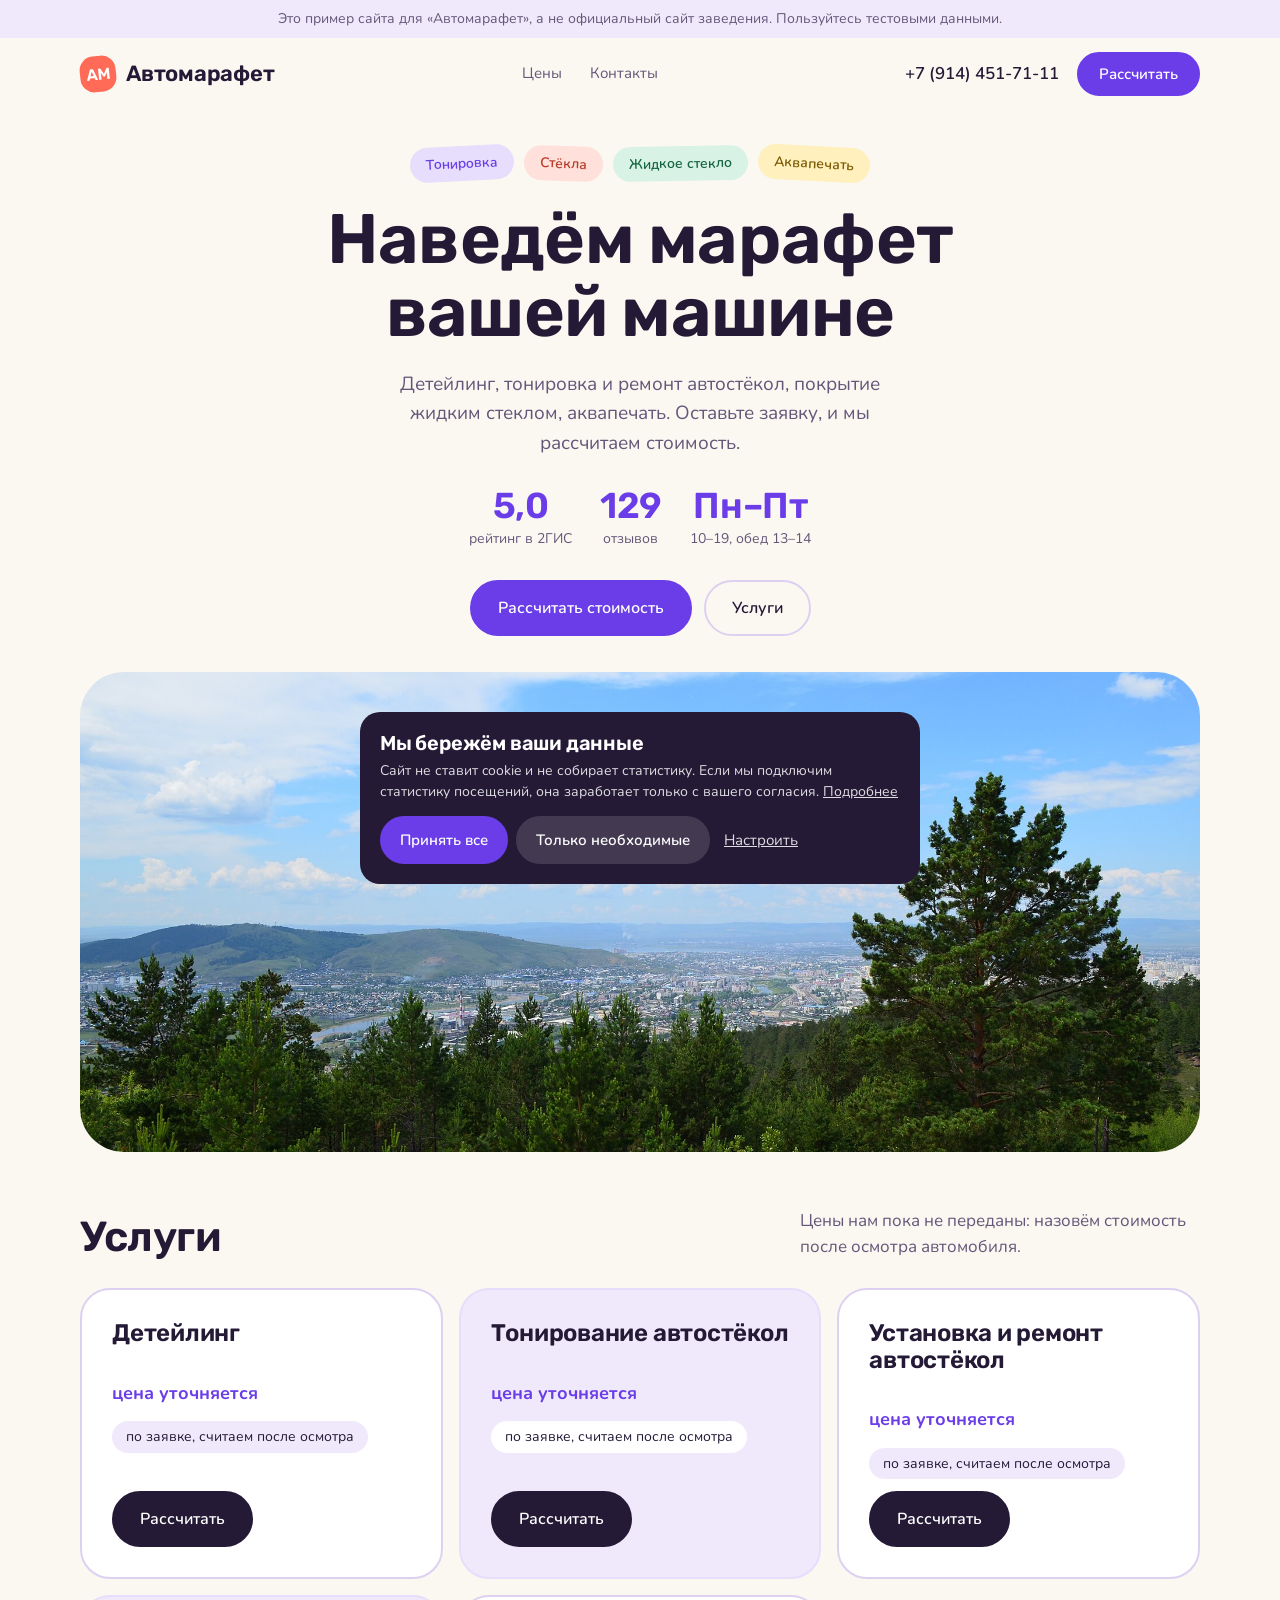
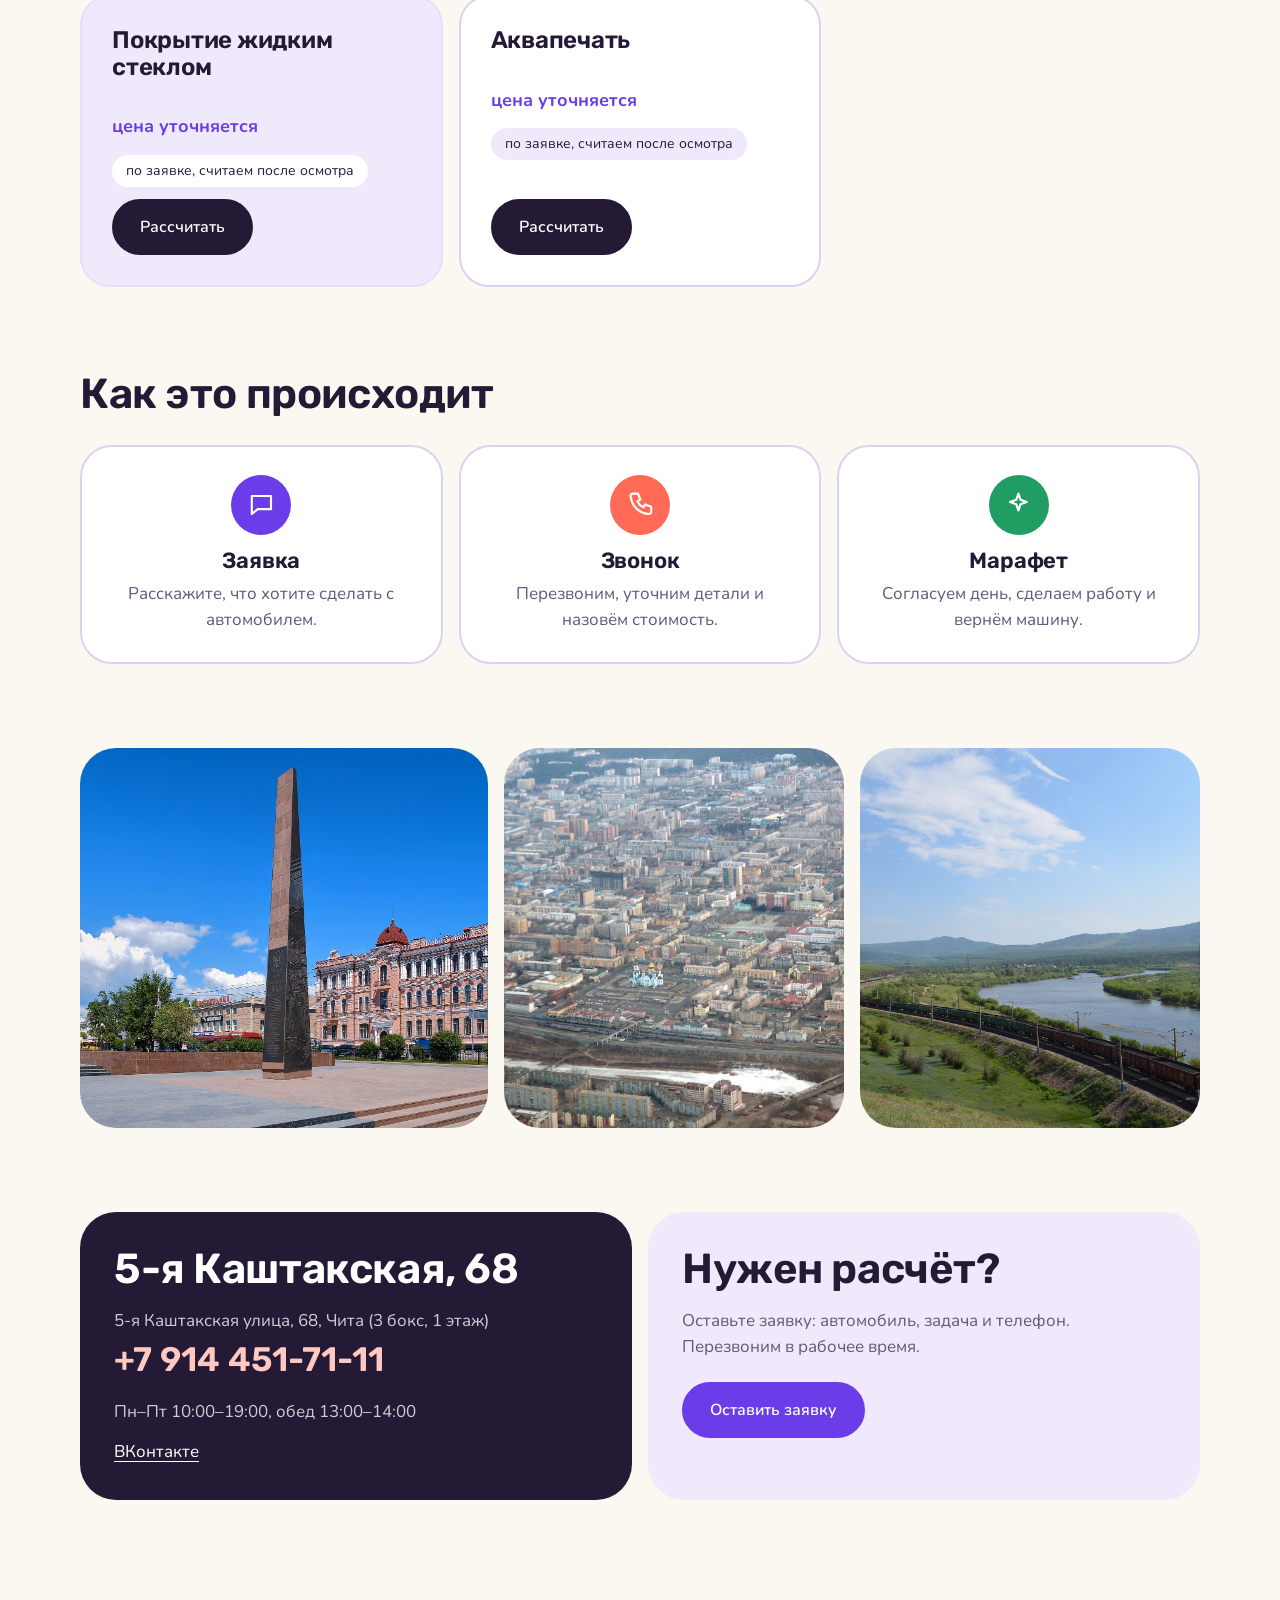
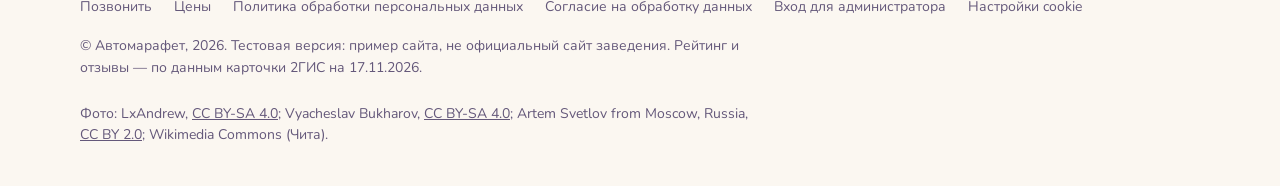
==== index.html @ a85ee089 "Пример сайта с онлайн-записью Co-Authored-By: Claude Sonnet 5.5 <noreply@anthropic.com>" ====
<!DOCTYPE html>
<html lang="ru">
<head>
<meta name="robots" content="noindex">
<meta charset="utf-8">
<!-- Странице можно грузить только свои файлы, обращаться только к Worker и (после согласия на cookie) к Метрике -->
<meta http-equiv="Content-Security-Policy" content="default-src 'self'; script-src 'self' 'unsafe-inline' https://mc.yandex.ru https://yastatic.net; style-src 'self' 'unsafe-inline'; img-src 'self' data: https://mc.yandex.ru https://mc.yandex.com; font-src 'self'; connect-src 'self' https://avtomarafet-zayavki.kenny-ki.workers.dev https://mc.yandex.ru https://mc.yandex.com; frame-src 'none'; object-src 'none'; base-uri 'self'; form-action 'self'">
<meta name="referrer" content="strict-origin-when-cross-origin">
<meta name="viewport" content="width=device-width, initial-scale=1">
<title>Автомарафет — детейлинг-центр в Чите: тонировка, стёкла, жидкое стекло</title>
<meta name="description" content="Автомарафет, детейлинг-центр в Чите, 5-я Каштакская, 68. Тонирование и ремонт автостёкол, покрытие жидким стеклом, аквапечать. Заявка на расчёт онлайн.">
<meta name="theme-color" content="#fbf7f1">
<link rel="icon" href="data:image/svg+xml,%3Csvg%20xmlns%3D%22http%3A%2F%2Fwww.w3.org%2F2000%2Fsvg%22%20viewBox%3D%220%200%2064%2064%22%3E%3Crect%20width%3D%2264%22%20height%3D%2264%22%20rx%3D%2214%22%20fill%3D%22%236a3de8%22%2F%3E%3Ctext%20x%3D%2232%22%20y%3D%2243%22%20text-anchor%3D%22middle%22%20font-size%3D%2230%22%20font-family%3D%22Arial%2Csans-serif%22%20font-weight%3D%22700%22%20fill%3D%22%23ffffff%22%3E%D0%90%D0%9C%3C%2Ftext%3E%3C%2Fsvg%3E">
<link rel="stylesheet" href="fonts/fonts.css">
<style>
:root{--bg:#fbf7f1;--surface:#ffffff;--soft:#f0e9fb;--ink:#241a36;--mute:#64587a;--accent:#6a3de8;--on-accent:#ffffff;--accent-soft:#e7ddfc;--line:#ddd1f2;--dark:#241a36;--on-dark:#ffffff;--live:#ff6b57;--scrim:rgba(36,26,54,.6);--ov:rgba(36,26,54,.5);--r:26px;--rs:16px;--rm:16px;--rl:40px;--rb:999px;--bw:2px;--dw:600;--dtrack:-.01em;--dcase:none;--accent-h:#5429c9;--accent-t:#6a3de8;--live-a:#ff6b57e6;--display:Rubik,system-ui,sans-serif;--text:Nunito,system-ui,sans-serif}
/* Общая основа сайтов «Чита»: всё управляется переменными темы. Оформление, шрифты и композицию каждый сайт задаёт сам. */
*{box-sizing:border-box;margin:0}
[hidden]{display:none!important}
html{scroll-behavior:smooth;scroll-padding-top:84px;-webkit-text-size-adjust:100%}
body{background:var(--bg);color:var(--ink);font:400 17px/1.55 var(--text);-webkit-font-smoothing:antialiased;overflow-x:hidden}
body.lock{overflow:hidden}
img{display:block;width:100%;height:100%;object-fit:cover}
a{color:inherit;text-decoration:none}
button,input,select,textarea{font:inherit;color:inherit}
:focus-visible{outline:3px solid var(--accent);outline-offset:3px}
::selection{background:var(--accent-soft)}
.skip{position:absolute;left:-9999px}.skip:focus{left:16px;top:8px;z-index:99;background:var(--ink);color:var(--bg);padding:8px 14px;border-radius:999px}
.wrap{max-width:1160px;margin:0 auto;padding:0 20px}
h1,h2,h3{font-family:var(--display);font-weight:var(--dw);letter-spacing:var(--dtrack);text-transform:var(--dcase);line-height:1.1}
h1{font-size:clamp(38px,6vw,68px)}
h2{font-size:clamp(28px,4vw,42px)}
.btn{display:inline-flex;align-items:center;justify-content:center;gap:8px;border:var(--bw) solid var(--accent);cursor:pointer;font:600 16px var(--text);padding:15px 26px;min-height:48px;border-radius:var(--rb);background:var(--accent);color:var(--on-accent);transition:transform .2s,background .2s,color .2s}
.btn:hover{background:var(--accent-h);border-color:var(--accent-h);transform:translateY(-2px)}
.btn:disabled{opacity:.6;cursor:default;transform:none}
.btn.soft{background:transparent;color:var(--ink);border-color:var(--line)}
.btn.soft:hover{background:var(--soft);border-color:var(--ink)}
.live{display:inline-block;width:10px;height:10px;border-radius:50%;background:var(--live);animation:pulse 2s infinite;flex:none}
@keyframes pulse{0%{box-shadow:0 0 0 0 var(--live-a)}70%,100%{box-shadow:0 0 0 10px transparent}}
.ic{width:1.2em;height:1.2em;fill:none;stroke:currentColor;stroke-width:1.8;stroke-linecap:round;stroke-linejoin:round;flex:none}

/* плашка тестовой версии */
.demo{background:var(--soft);font-size:14px;text-align:center;padding:8px 20px;color:var(--mute)}

/* шапка */
header{position:sticky;top:0;z-index:40;background:var(--bg)}
.nav{display:flex;align-items:center;justify-content:space-between;height:72px;gap:16px}
.logo{display:flex;align-items:center;gap:10px;font:var(--dw) 24px var(--display);text-transform:var(--dcase);letter-spacing:var(--dtrack)}
.logo i{min-width:36px;height:36px;padding:0 6px;border-radius:var(--rm);background:var(--accent);color:var(--on-accent);display:grid;place-items:center;font-style:normal;font-size:17px;position:relative}
nav{display:flex;gap:28px;color:var(--mute);font-size:15px}
nav a:hover{color:var(--ink)}
.nav-r{display:flex;align-items:center;gap:18px}
.nav-r .btn{padding:10px 20px;font-size:15px;min-height:44px}
.tel{font-weight:600}
@media(max-width:860px){nav{display:none}}
@media(max-width:520px){.tel{display:none}}

/* общие блоки */
main section,main .board{margin-bottom:84px}
.head{display:flex;justify-content:space-between;align-items:end;gap:20px;flex-wrap:wrap;margin-bottom:28px}
.head p{color:var(--mute);max-width:400px}

/* первый экран: варианты */
.hero{padding:36px 0 56px}
.hero .lead{color:var(--mute);font-size:19px;margin:20px 0 30px;max-width:480px}
.hero .cta{display:flex;gap:12px;flex-wrap:wrap}
.hero .pic{overflow:hidden;background:var(--soft);border-radius:var(--rl)}
.hero.v-split{display:grid;grid-template-columns:1.05fr .95fr;gap:40px;align-items:center}
.hero.v-split .pic{aspect-ratio:4/3.4}
@media(max-width:820px){.hero.v-split{grid-template-columns:1fr;padding-top:12px;gap:24px}.hero.v-split .pic{order:-1;aspect-ratio:16/11}}
.hero.v-full{position:relative;display:grid;align-items:end;min-height:min(78vh,640px);padding:0;border-radius:var(--rl);overflow:hidden;color:var(--on-dark);margin-top:8px}
.hero.v-full{margin-bottom:56px}
.hero.v-full .pic{position:absolute;inset:0;border-radius:0}
.hero.v-full .pic::after{content:"";position:absolute;inset:0;background:var(--ov)}
.hero.v-full .in{position:relative;z-index:1;padding:clamp(24px,5vw,56px);max-width:760px}
.hero.v-full .lead{color:inherit;opacity:.9}
.hero.v-center{text-align:center}
.hero.v-center .in{max-width:800px;margin:0 auto 36px}
.hero.v-center .lead{margin-left:auto;margin-right:auto}
.hero.v-center .cta{justify-content:center}
.hero.v-center .pic{aspect-ratio:21/9}
@media(max-width:700px){.hero.v-center .pic{aspect-ratio:4/3}}

/* свободное время */
.board{background:var(--soft);border-radius:var(--rl);padding:26px}
.board-top{display:flex;justify-content:space-between;align-items:center;gap:16px;flex-wrap:wrap;margin-bottom:18px}
.board h2{font-size:26px;display:flex;align-items:center;gap:12px}
.tabs{display:flex;gap:6px;background:var(--surface);padding:5px;border-radius:999px;overflow-x:auto;scrollbar-width:none}
.tabs button{border:0;background:none;cursor:pointer;font-weight:500;font-size:14px;min-height:40px;padding:8px 16px;border-radius:999px;color:var(--mute);white-space:nowrap}
.tabs button[aria-pressed="true"]{background:var(--ink);color:var(--bg)}
/* все часы в одной строке: на компьютере делят ширину поровну, на узком экране лента листается (колёсико, перетаскивание, полоса прокрутки) */
.hours{--hg:10px;display:flex;flex-wrap:nowrap;gap:var(--hg);overflow-x:auto;scrollbar-width:thin;padding-bottom:6px;cursor:grab;-webkit-overflow-scrolling:touch}
.hours > .hour{flex:1 1 0;min-width:68px;max-width:130px}
.hours > .hour:first-child{margin-left:auto}
.hours > .hour:last-child{margin-right:auto}
.hours.drag{cursor:grabbing}
.hours.drag .hour{pointer-events:none}
.hour{border:0;font:600 18px var(--display);letter-spacing:.5px;padding:16px 0;border-radius:var(--rs);text-align:center;background:transparent;color:var(--mute);opacity:.75}
.hour.busy{text-decoration:line-through}
.hour.past{opacity:.4} /* прошедший час: бледный, без зачёркивания — не путать с занятым */
.hour.wait{text-decoration:none}
.hour.free{background:var(--surface);color:var(--accent-t);cursor:pointer;opacity:1;transition:transform .2s,background .2s,color .2s}
.hour.free:hover,.hour.free:focus-visible{background:var(--accent);color:var(--on-accent);transform:translateY(-3px)}
.board .note{margin-top:14px;color:var(--mute);font-size:14px}
.hours > p,.hours > .wait:only-child{flex:1 1 100%;max-width:none;margin:0;text-align:left;padding:16px 4px;margin:0;font:400 16px var(--text);text-decoration:none}
@media(max-width:600px){.board{padding:20px 16px}}
/* вид табло: rows — прямоугольные клетки с жирной рамкой, bar — сплошная шкала */
[data-bstyle="rows"] .hour{border:var(--bw) solid var(--ink);border-radius:var(--rs);opacity:1;color:var(--mute)}
[data-bstyle="rows"] .hour.free{border-color:var(--ink)}
[data-bstyle="rows"] .hour.past,[data-bstyle="rows"] .hour.busy{border-color:var(--line)}
[data-bstyle="bar"] .hours{--hg:0px;border:var(--bw) solid var(--ink);border-radius:var(--rs);padding-bottom:0;background:var(--surface)}
[data-bstyle="bar"] .hour{border-radius:0;border-right:var(--bw) solid var(--line);padding:18px 0}
[data-bstyle="bar"] .hour.free{background:var(--accent);color:var(--on-accent)}
[data-bstyle="bar"] .hour.free:hover{background:var(--ink);color:var(--bg);transform:none}

/* цены */
.chips{display:flex;gap:8px;flex-wrap:wrap;margin-bottom:24px}
.chips button{border:var(--bw) solid transparent;cursor:pointer;font-weight:500;font-size:15px;min-height:44px;padding:10px 18px;border-radius:999px;background:var(--soft);transition:background .2s}
.chips button:hover{background:var(--line)}
.chips button[aria-pressed="true"]{background:var(--accent);color:var(--on-accent)}
.plans{display:grid;grid-template-columns:repeat(auto-fit,minmax(var(--plan-min,280px),1fr));gap:16px}
.plan{border-radius:var(--r);padding:30px;background:var(--soft);display:flex;flex-direction:column;gap:12px}
.plan.alt{background:var(--accent-soft)}
.plan h3{font-size:24px}
.plan .price{font:var(--dw) 46px/1.1 var(--display);letter-spacing:var(--dtrack)}
.plan .price .cur{font-size:.5em;color:var(--mute)}
.plan .price .from{font-size:.4em;color:var(--mute);margin-right:2px}
.plan .price .ask{font:500 20px var(--text);color:var(--mute);letter-spacing:0;text-transform:none}
.plan p{color:var(--mute)}
.plan .time{display:inline-block;align-self:flex-start;background:var(--surface);border-radius:999px;padding:5px 14px;font-size:14px}
.plan .btn{align-self:flex-start;margin-top:auto}
@media(max-width:700px){.plan{padding:24px}}
/* list и table — прайс строками */
[data-plans="list"] .plans,[data-plans="table"] .plans{grid-template-columns:1fr;gap:0}
[data-plans="list"] .plan,[data-plans="table"] .plan{display:grid;grid-template-columns:minmax(0,1fr) auto auto;grid-template-areas:"h pr b" "p t b";align-items:center;gap:4px 28px;padding:22px 0;border-radius:0;background:none;border-bottom:var(--bw) solid var(--line)}
[data-plans="list"] .plan.alt,[data-plans="table"] .plan.alt{background:none}
[data-plans="list"] .plan h3,[data-plans="table"] .plan h3{grid-area:h;font-size:22px}
[data-plans="list"] .plan p,[data-plans="table"] .plan p{grid-area:p}
[data-plans="list"] .plan .price,[data-plans="table"] .plan .price{grid-area:pr;font-size:32px;text-align:right}
[data-plans="list"] .plan .time,[data-plans="table"] .plan .time{grid-area:t;justify-self:end;background:none;padding:0;color:var(--mute)}
[data-plans="list"] .plan .btn,[data-plans="table"] .plan .btn{grid-area:b;align-self:center;margin:0}
[data-plans="table"] .plans{border:var(--bw) solid var(--ink);border-radius:var(--r);overflow:hidden;background:var(--surface)}
[data-plans="table"] .plan{padding:20px 24px;border-bottom:var(--bw) solid var(--ink)}
[data-plans="table"] .plan:last-child{border-bottom:0}
@media(max-width:700px){
  [data-plans="list"] .plan,[data-plans="table"] .plan{grid-template-columns:minmax(0,1fr);grid-template-areas:"h" "p" "pr" "t" "b";gap:6px}
  [data-plans="list"] .plan .price,[data-plans="table"] .plan .price,[data-plans="list"] .plan .time,[data-plans="table"] .plan .time{text-align:left;justify-self:start}
  [data-plans="table"] .plan{padding:18px}
}

/* допуслуги */
.extras{display:grid;grid-template-columns:.9fr 1.1fr;gap:16px}
.extras .pic{border-radius:var(--r);overflow:hidden;min-height:340px}
.list{background:var(--soft);border-radius:var(--r);padding:12px 26px 20px}
.list h3{font-size:22px;margin:16px 0 4px}
.list ul{list-style:none;padding:0}
.list li{display:grid;grid-template-columns:1fr auto;gap:2px 12px;padding:10px 0}
.list li b{font-weight:600;white-space:nowrap}
.list li small{grid-column:1/-1;color:var(--mute);font-size:14px}
@media(max-width:820px){.extras{grid-template-columns:1fr}.extras .pic{min-height:220px}}

/* как это работает */
.steps{display:grid;grid-template-columns:repeat(3,1fr);gap:16px}
.step{background:var(--soft);border-radius:var(--r);padding:28px}
.step i{width:48px;height:48px;border-radius:var(--rm);background:var(--accent-soft);color:var(--accent-t);display:grid;place-items:center;margin-bottom:16px;font-style:normal;font-size:24px}
.step h3{font-size:22px;margin-bottom:8px}
.step p{color:var(--mute)}
@media(max-width:700px){.steps{grid-template-columns:1fr}}

/* фото */
.strip{display:grid;grid-template-columns:1.3fr 1fr;grid-template-rows:380px;gap:16px}
.strip.three{grid-template-columns:1.2fr 1fr 1fr}
.strip figure{border-radius:var(--r);overflow:hidden}
@media(max-width:700px){.strip,.strip.three{grid-template-columns:1fr;grid-template-rows:none}.strip figure{aspect-ratio:16/10}}

/* контакты */
.contact{display:grid;grid-template-columns:1fr 1fr;gap:16px}
.card{border-radius:var(--r);padding:34px;background:var(--soft)}
.card.dark{background:var(--dark);color:var(--on-dark)}
.card.dark p{opacity:.78}
.card.dark a:hover{text-decoration:underline;text-underline-offset:4px}
.card h2{margin-bottom:16px}
.card .big{font:var(--dw) 34px/1.2 var(--display);display:block;margin:6px 0 18px}
.card .txt{color:var(--mute);margin-bottom:22px}
.card .links{display:flex;gap:14px;flex-wrap:wrap;margin-top:14px}
.card .links a{text-decoration:underline;text-underline-offset:4px}
@media(max-width:700px){.contact{grid-template-columns:1fr}.card{padding:26px}}

/* подвал */
footer{padding:12px 0 40px;color:var(--mute);font-size:14px}
footer .lnk{display:flex;flex-wrap:wrap;gap:8px 22px;margin-bottom:18px}
footer .lnk a:hover,footer .lnk button:hover{color:var(--ink)}
footer .legal{display:flex;justify-content:space-between;gap:24px;flex-wrap:wrap}
footer .legal p{max-width:680px}
footer .legal a{text-decoration:underline}
.cclink{font:inherit;color:inherit;background:none;border:0;padding:0;cursor:pointer}

/* запись: выезжающая панель */
#book{position:fixed;inset:0;z-index:60;visibility:hidden;transition:visibility 0s .38s}
#book.open{visibility:visible;transition:none}
.ovl{position:absolute;inset:0;background:var(--scrim);opacity:0;transition:opacity .3s}
#book.open .ovl{opacity:1}
.drawer{position:absolute;top:0;right:0;bottom:0;width:min(500px,100%);background:var(--surface);color:var(--ink);border-radius:var(--rl) 0 0 var(--rl);overflow:hidden;display:flex;flex-direction:column;transform:translateX(100%);transition:transform .38s cubic-bezier(.2,.8,.2,1)}
#book.open .drawer{transform:none}
@media(max-width:520px){.drawer{border-radius:0}}
.dh{display:flex;align-items:center;justify-content:space-between;padding:18px 24px;background:var(--soft)}
.dh h2{font-size:28px;display:flex;align-items:center;gap:10px}
.dh h2:focus{outline:none}
.x{width:46px;height:46px;border:0;border-radius:50%;background:var(--surface);cursor:pointer;display:grid;place-items:center;transition:background .2s}
.x:hover{background:var(--accent-soft)}
.x svg{width:20px;height:20px;stroke:var(--ink);stroke-width:2;fill:none}
.db{flex:1;overflow-y:auto;padding:24px;overscroll-behavior:contain}
#f{display:grid;gap:20px}
#f label,.field{display:grid;gap:8px}
.lbl{font-weight:600}
#f select,#f input:not([type=checkbox]),#f textarea{width:100%;min-height:52px;padding:12px 16px;border:var(--bw) solid transparent;border-radius:var(--rs);background:var(--soft);color:var(--ink);font-size:16px}
#f textarea{min-height:92px;resize:vertical}
#f select{-webkit-appearance:none;appearance:none;padding-right:44px;background:var(--soft) url("data:image/svg+xml,%3Csvg xmlns='http://www.w3.org/2000/svg' viewBox='0 0 24 24' fill='none' stroke='%23888' stroke-width='2'%3E%3Cpath d='m6 9 6 6 6-6'/%3E%3C/svg%3E") no-repeat right 14px center/18px}
#f select option{background:var(--surface);color:var(--ink)}
#f select:focus,#f input:not([type=checkbox]):focus,#f textarea:focus{outline:2px solid var(--accent);outline-offset:0}
input::placeholder,textarea::placeholder{color:var(--mute)}
.hint{font-size:14px;color:var(--mute)}
details.more summary{cursor:pointer;color:var(--accent-t);font-weight:600;list-style:none;display:flex;align-items:center;gap:8px;min-height:44px}
details.more summary::-webkit-details-marker{display:none}
details.more summary::before{content:"+";width:26px;height:26px;border-radius:50%;background:var(--accent-soft);display:grid;place-items:center;transition:transform .2s}
details.more[open] summary::before{transform:rotate(45deg)}
.ex{display:grid;gap:2px;margin-top:6px}
.ex label{display:grid!important;grid-template-columns:22px 1fr auto;align-items:center;gap:12px!important;min-height:44px;cursor:pointer}
.ex input{width:20px;height:20px;accent-color:var(--accent)}
.ex b{font-weight:600;white-space:nowrap}
.sum{display:flex;justify-content:space-between;align-items:center;gap:12px;padding:16px 18px;border-radius:var(--rs);background:var(--accent-soft)}
.sum small{display:block;color:var(--mute);font-size:13px}
.sum b.ask{font:600 18px var(--text);text-transform:none;letter-spacing:0;text-align:right;white-space:normal}
.sum b{font:var(--dw) 28px/1 var(--display);text-transform:none;white-space:nowrap}
#f > *,#f .field > *{min-width:0} /* иначе сетка формы растягивается по ленте дней и лента не листается */
#f{grid-template-columns:minmax(0,1fr)}
.ddw{position:relative;min-width:0}
.dd{display:flex;gap:8px;overflow-x:auto;padding-bottom:4px;scrollbar-width:none;scroll-behavior:smooth;cursor:grab}
.dd.drag{cursor:grabbing;scroll-behavior:auto}
.dd.drag button{pointer-events:none}
.ddn{position:absolute;top:50%;transform:translateY(calc(-50% - 2px));z-index:2;width:44px;height:44px;border:0;border-radius:50%;background:var(--ink);color:var(--bg);display:grid;place-items:center;cursor:pointer;transition:background .2s}
.ddn:hover{background:var(--accent);color:var(--on-accent)}
.ddn svg{width:18px;height:18px;fill:none;stroke:currentColor;stroke-width:2.4;stroke-linecap:round;stroke-linejoin:round}
.ddn.prev{left:-6px}.ddn.next{right:-6px}
.dd button{flex:0 0 auto;border:0;cursor:pointer;background:var(--soft);border-radius:var(--rs);padding:10px 14px;min-width:66px;min-height:56px;font-size:13px;color:var(--mute);transition:background .2s}
.dd button b{display:block;font:var(--dw) 20px var(--display);color:var(--ink)}
.dd button.on{background:var(--ink);color:var(--bg)}
.dd button.on b{color:var(--bg)}
.picked{margin-bottom:10px;color:var(--mute);font-size:14px}
.slots{display:grid;grid-template-columns:repeat(auto-fill,minmax(84px,1fr));gap:8px}
.slot{min-height:46px;border:0;border-radius:999px;background:var(--soft);cursor:pointer;font:600 16px var(--display);letter-spacing:.4px;transition:background .15s}
.slot:hover{background:var(--accent-soft)}
.slot.on{background:var(--accent);color:var(--on-accent)}
.consent{grid-template-columns:22px 1fr!important;align-items:start;font-size:14px;color:var(--mute)}
.consent input{width:20px;height:20px;margin-top:2px;accent-color:var(--accent)}
.consent a{color:var(--accent-t);text-decoration:underline}
.ok{display:none;text-align:center;padding:40px 10px}
.ok i{width:72px;height:72px;border-radius:50%;background:var(--accent-soft);display:grid;place-items:center;margin:0 auto 18px;font-style:normal;font-size:32px;color:var(--accent-t)}
.ok h3{font-size:28px;margin-bottom:10px}
.ok p{color:var(--mute);margin-bottom:24px}
.err{display:none;margin-top:16px;padding:14px 16px;border-radius:var(--rs);background:#fbe4de;color:#8a2a1c}
.hp{position:absolute;left:-9999px;width:1px;height:1px;overflow:hidden}

/* согласие на cookie: показывается при первом визите; до ответа ничего не загружается */
.cc{position:fixed;left:16px;right:16px;bottom:calc(16px + env(safe-area-inset-bottom));z-index:50;max-width:560px;margin:0 auto;padding:20px;border-radius:20px;background:var(--dark);color:var(--on-dark);font-size:14px;line-height:1.5}
.cc h3{font-size:20px;margin-bottom:6px;display:flex;align-items:center;gap:10px}
.cc p{opacity:.85}
.cc a{text-decoration:underline}
.cc .opts{display:none;margin-top:14px;gap:8px}
.cc.more .opts{display:grid}
.cc .opt{display:grid;grid-template-columns:22px 1fr;gap:10px;align-items:start;padding:12px 14px;border-radius:14px;background:rgba(255,255,255,.1);cursor:pointer}
.cc .opt input{width:20px;height:20px;margin-top:1px;accent-color:var(--accent)}
.cc .opt b{display:block;font-weight:600}
.cc .opt span{opacity:.75}
.cc .row{display:flex;flex-wrap:wrap;gap:8px;margin-top:14px}
.cc .btn{padding:11px 18px;font-size:15px}
.cc .btn.ghost{background:rgba(255,255,255,.14);color:inherit;border-color:transparent}
.cc .btn.ghost:hover{background:rgba(255,255,255,.24)}
.cc .lnkbtn{background:none;border:0;color:inherit;opacity:.85;text-decoration:underline;cursor:pointer;padding:11px 6px;font-size:15px}
@media(max-width:520px){.cc{left:10px;right:10px;padding:18px}.cc .row .btn{flex:1 1 auto}}

@media (prefers-reduced-motion:reduce){
  html{scroll-behavior:auto}
  .drawer,.ovl{transition:none}
  .live{animation:none}
  .btn:hover,.hour.free:hover{transform:none}
}

/* цифры из карточки 2ГИС под заголовком */
.facts{display:flex;gap:28px;flex-wrap:wrap;list-style:none;padding:0;margin:0 0 30px}
.facts li{font-size:14px;color:var(--mute)}
.facts b{display:block;font:var(--dw) 36px/1 var(--display);letter-spacing:var(--dtrack);color:var(--ink);margin-bottom:4px}
.hero.v-full .facts li{color:inherit;opacity:.85}
.hero.v-full .facts b{color:inherit}

/* ---- оформление «Автомарафет» ---- */

.logo{font-size:22px}
.logo i{background:var(--live);color:#fff;font:600 16px var(--display);border-radius:14px;transform:rotate(-6deg)}
h1{font-size:clamp(38px,6vw,70px);line-height:1.05}
.stickers{display:flex;gap:10px;justify-content:center;flex-wrap:wrap;margin-bottom:22px}
.stickers b{font:600 14px var(--text);padding:8px 16px;border-radius:999px;background:var(--accent-soft);color:var(--accent);transform:rotate(-3deg)}
.stickers b:nth-child(2){background:#ffe0da;color:#b73a27;transform:rotate(2deg)}
.stickers b:nth-child(3){background:#d9f2e6;color:#14663f;transform:rotate(-1deg)}
.stickers b:nth-child(4){background:#fff0bd;color:#7a5a00;transform:rotate(3deg)}
.hero.v-center .pic{border-radius:44px;aspect-ratio:21/9}
.hero.v-center .facts{justify-content:center}
.facts b{color:var(--accent)}
.plan{background:var(--surface);border:2px solid var(--line);border-radius:30px}
.plan.alt{background:var(--soft);border-color:var(--accent-soft)}
.plan .price .ask{font:700 18px var(--text);color:var(--accent)}
.plan .time{background:var(--soft)}
.plan.alt .time{background:#fff}
.plan .btn{background:var(--ink);border-color:var(--ink);color:#fff}
.plan .btn:hover{background:var(--accent);border-color:var(--accent)}
.step{background:var(--surface);border:2px solid var(--line);border-radius:32px;text-align:center}
.step i{margin:0 auto 14px;background:var(--accent);color:#fff;border-radius:50%;width:60px;height:60px}
.step:nth-child(2) i{background:var(--live)}
.step:nth-child(3) i{background:#1f9d62}
.strip figure{border-radius:36px}
.card{background:var(--soft);border-radius:36px}
.card.dark{background:var(--ink)}
.card .big{color:#ffc9c0}

</style>
</head>
<body data-plans="cards" data-bstyle="pills">
<a class="skip" href="#ceny">Перейти к ценам</a>
<div class="demo" role="note">Это пример сайта для «Автомарафет», а не официальный сайт заведения. Пользуйтесь тестовыми данными.</div>

<header>
  <div class="wrap nav">
    <a class="logo" href="#" aria-label="Автомарафет, наверх"><i aria-hidden="true">АМ</i>Автомарафет</a>
    <nav aria-label="Разделы"><a href="#ceny">Цены</a><a data-extras href="#dop">Дополнительно</a><a href="#kontakty">Контакты</a></nav>
    <div class="nav-r">
      <a class="tel" id="h-tel" href="tel:+79144517111">+7 (914) 451-71-11</a>
      <button class="btn" type="button" data-book>Рассчитать</button>
    </div>
  </div>
</header>

<main class="wrap">
  <div class="hero v-center"><div class="in"><span class="stickers" aria-hidden="true"><b>Тонировка</b><b>Стёкла</b><b>Жидкое стекло</b><b>Аквапечать</b></span><h1>Наведём марафет вашей машине</h1><p class="lead">Детейлинг, тонировка и ремонт автостёкол, покрытие жидким стеклом, аквапечать. Оставьте заявку, и мы рассчитаем стоимость.</p><ul class="facts"><li><b>5,0</b>рейтинг в 2ГИС</li><li><b>129</b>отзывов</li><li><b>Пн–Пт</b>10–19, обед 13–14</li></ul><div class="cta"><button class="btn" type="button" data-book>Рассчитать стоимость</button><a class="btn soft" href="#ceny">Услуги</a></div></div><div class="pic"><img src="img/batareya.jpg" width="1600" height="1000" alt="Зелёные сопки и вид на Читу" fetchpriority="high"></div></div>
  <section id="ceny" aria-labelledby="h-ceny"><div class="head"><h2 id="h-ceny">Услуги</h2><p>Цены нам пока не переданы: назовём стоимость после осмотра автомобиля.</p></div><div class="chips" id="chips" aria-label="Класс автомобиля"></div><div class="plans" id="plans"></div></section>
  <section aria-labelledby="h-how"><div class="head"><h2 id="h-how">Как это происходит</h2></div><div class="steps"><div class="step"><i aria-hidden="true"><svg class="ic" viewBox="0 0 24 24" aria-hidden="true"><path d="M4 5h16v11H9l-5 4z"/></svg></i><h3>Заявка</h3><p>Расскажите, что хотите сделать с автомобилем.</p></div><div class="step"><i aria-hidden="true"><svg class="ic" viewBox="0 0 24 24" aria-hidden="true"><path d="M6 3h4l2 5-2.5 1.5a11 11 0 0 0 5 5L16 12l5 2v4a2 2 0 0 1-2 2A16 16 0 0 1 4 6a2 2 0 0 1 2-3z"/></svg></i><h3>Звонок</h3><p>Перезвоним, уточним детали и назовём стоимость.</p></div><div class="step"><i aria-hidden="true"><svg class="ic" viewBox="0 0 24 24" aria-hidden="true"><path d="M12 3l1.8 5.2L19 10l-5.2 1.8L12 17l-1.8-5.2L5 10l5.2-1.8z"/></svg></i><h3>Марафет</h3><p>Согласуем день, сделаем работу и вернём машину.</p></div></div></section>
  <section aria-label="Чита"><div class="strip three"><figure><img src="img/stele.jpg" width="1600" height="1000" alt="Стела «Город трудовой доблести» и здание на площади в Чите" loading="lazy"></figure><figure><img src="img/aerial.jpg" width="1600" height="1000" alt="Река и железная дорога под Читой" loading="lazy"></figure><figure><img src="img/strelka.jpg" width="1600" height="1000" alt="Чита с высоты" loading="lazy"></figure></div></section>
  <section id="kontakty" aria-labelledby="h-kont"><div class="contact"><div class="card dark"><h2 id="h-kont">5-я Каштакская, 68</h2><p><a id="c-addr" href="#" target="_blank" rel="noopener">5-я Каштакская улица, 68, Чита (3 бокс, 1 этаж)</a></p><a class="big" id="c-tel" href="#"></a><p id="c-hrs"></p><div class="links" id="c-links"></div></div><div class="card"><h2>Нужен расчёт?</h2><p class="txt">Оставьте заявку: автомобиль, задача и телефон. Перезвоним в рабочее время.</p><button class="btn" type="button" data-book>Оставить заявку</button></div></div></section>
</main>

<footer>
  <div class="wrap">
    <div class="lnk" id="foot-lnk">
      <a href="tel:+79144517111">Позвонить</a>
      <a href="#ceny">Цены</a>
      <a href="privacy.html">Политика обработки персональных данных</a>
      <a href="soglasie.html">Согласие на обработку данных</a>
      <a href="admin.html">Вход для администратора</a>
    </div>
    <div class="legal">
      <p>© <span id="fbrand">Автомарафет</span>, 2026. Тестовая версия: пример сайта, не официальный сайт заведения. Рейтинг и отзывы — по данным карточки 2ГИС на 17.11.2026.</p>
      <p>Фото: LxAndrew, <a href="https://creativecommons.org/licenses/by-sa/4.0" target="_blank" rel="noopener">CC BY-SA 4.0</a>; Vyacheslav Bukharov, <a href="https://creativecommons.org/licenses/by-sa/4.0" target="_blank" rel="noopener">CC BY-SA 4.0</a>; Artem Svetlov from Moscow, Russia, <a href="https://creativecommons.org/licenses/by/2.0" target="_blank" rel="noopener">CC BY 2.0</a>; Wikimedia Commons (Чита).</p>
    </div>
  </div>
</footer>

<div id="book">
  <div class="ovl" id="ovl"></div>
  <aside class="drawer" id="drawer" role="dialog" aria-modal="true" aria-labelledby="dtitle" aria-hidden="true">
    <div class="dh">
      <h2 id="dtitle" tabindex="-1"><span class="live" aria-hidden="true"></span><span id="dtitle-t" data-book="Заявка на расчёт">Заявка на расчёт</span></h2>
      <button class="x" type="button" id="dclose" aria-label="Закрыть"><svg viewBox="0 0 24 24" aria-hidden="true"><path d="M6 6l12 12M18 6 6 18"/></svg></button>
    </div>
    <div class="db">
      <form id="f">
        <label id="lvl-wrap"><span class="lbl">Класс автомобиля</span><select name="level" id="level"></select></label>
        <label><span class="lbl">Услуга</span><select name="service" id="svc"></select></label>
        <details class="more only-book" id="more"><summary>Добавить услуги</summary><div class="ex" id="ex"></div></details>
        <p class="sum" id="sum"></p>
        <div class="field only-book"><span class="lbl">День</span><div class="ddw"><button class="ddn prev" type="button" id="dd-prev" aria-label="Предыдущие дни" hidden><svg viewBox="0 0 24 24" aria-hidden="true"><path d="m15 6-6 6 6 6"/></svg></button><div class="dd" id="days"></div><button class="ddn next" type="button" id="dd-next" aria-label="Следующие дни" hidden><svg viewBox="0 0 24 24" aria-hidden="true"><path d="m9 6 6 6-6 6"/></svg></button></div></div>
        <div class="field only-book"><span class="lbl">Время</span><div id="times" aria-live="polite"></div></div>
        <label class="only-req" hidden><span class="lbl">Автомобиль</span><input name="car" maxlength="80" autocomplete="off" placeholder="Марка и модель"></label>
        <label class="only-req" hidden><span class="lbl">Что нужно сделать</span><textarea name="comment" maxlength="300" placeholder="Коротко опишите задачу (необязательно)"></textarea></label>
        <label><span class="lbl">Имя</span><input name="name" required autocomplete="given-name" maxlength="40" placeholder="Как к вам обращаться"></label>
        <label><span class="lbl">Телефон</span><input name="phone" aria-describedby="phint" type="tel" inputmode="tel" required autocomplete="tel" maxlength="18" placeholder="+7 (___) ___-__-__" pattern="\+7 \(\d{3}\) \d{3}-\d{2}-\d{2}" title="Введите номер полностью: +7 (999) 123-45-67"><span class="hint" id="phint">Перезвоним, чтобы подтвердить</span></label>
        <!-- ловушка для ботов: поле скрыто от людей и программ чтения с экрана -->
        <label class="hp" aria-hidden="true">Сайт<input name="website" tabindex="-1" autocomplete="off"></label>
        <label class="consent"><input type="checkbox" name="consent" required><span>Я даю <a href="soglasie.html" target="_blank" rel="noopener">согласие на обработку персональных данных</a> (имя, телефон, данные автомобиля) для записи или расчёта</span></label>
        <button class="btn" type="submit">Записаться</button>
      </form>
      <div class="ok" id="ok" role="status">
        <i aria-hidden="true">✓</i>
        <h3>Заявка принята</h3>
        <p id="ok-text">Мы перезвоним и подтвердим.</p>
        <button class="btn" type="button" id="again">Готово</button>
      </div>
      <p class="err" id="err" role="alert"></p>
    </div>
  </aside>
</div>

<script src="app.js"></script>
</body>
</html>
---- fonts/fonts.css ----
/* Шрифты лежат на самом сайте, а не грузятся с Google Fonts: так IP посетителей не уходит за рубеж (152-ФЗ). Лицензия SIL OFL 1.1, тексты рядом. */
@font-face{font-family:'Rubik';font-style:normal;font-weight:400 600;font-display:swap;src:url(Rubik-cyrillic-400.woff2) format('woff2');unicode-range:U+0301, U+0400-045F, U+0490-0491, U+04B0-04B1, U+2116}
@font-face{font-family:'Rubik';font-style:normal;font-weight:400 600;font-display:swap;src:url(Rubik-latin-400.woff2) format('woff2');unicode-range:U+0000-00FF, U+0131, U+0152-0153, U+02BB-02BC, U+02C6, U+02DA, U+02DC, U+0304, U+0308, U+0329, U+2000-206F, U+20AC, U+2122, U+2191, U+2193, U+2212, U+2215, U+FEFF, U+FFFD}
@font-face{font-family:'Nunito';font-style:normal;font-weight:400 700;font-display:swap;src:url(Nunito-cyrillic-400.woff2) format('woff2');unicode-range:U+0301, U+0400-045F, U+0490-0491, U+04B0-04B1, U+2116}
@font-face{font-family:'Nunito';font-style:normal;font-weight:400 700;font-display:swap;src:url(Nunito-latin-400.woff2) format('woff2');unicode-range:U+0000-00FF, U+0131, U+0152-0153, U+02BB-02BC, U+02C6, U+02DA, U+02DC, U+0304, U+0308, U+0329, U+2000-206F, U+20AC, U+2122, U+2191, U+2193, U+2212, U+2215, U+FEFF, U+FFFD}
@font-face{font-family:'Golos Text';font-style:normal;font-weight:400 600;font-display:swap;src:url(GolosText-cyrillic-400.woff2) format('woff2');unicode-range:U+0301, U+0400-045F, U+0490-0491, U+04B0-04B1, U+2116}
@font-face{font-family:'Golos Text';font-style:normal;font-weight:400 600;font-display:swap;src:url(GolosText-latin-400.woff2) format('woff2');unicode-range:U+0000-00FF, U+0131, U+0152-0153, U+02BB-02BC, U+02C6, U+02DA, U+02DC, U+0304, U+0308, U+0329, U+2000-206F, U+20AC, U+2122, U+2191, U+2193, U+2212, U+2215, U+FEFF, U+FFFD}
@font-face{font-family:'Oswald';font-style:normal;font-weight:500 700;font-display:swap;src:url(Oswald-cyrillic-500.woff2) format('woff2');unicode-range:U+0301, U+0400-045F, U+0490-0491, U+04B0-04B1, U+2116}
@font-face{font-family:'Oswald';font-style:normal;font-weight:500 700;font-display:swap;src:url(Oswald-latin-500.woff2) format('woff2');unicode-range:U+0000-00FF, U+0131, U+0152-0153, U+02BB-02BC, U+02C6, U+02DA, U+02DC, U+0304, U+0308, U+0329, U+2000-206F, U+20AC, U+2122, U+2191, U+2193, U+2212, U+2215, U+FEFF, U+FFFD}
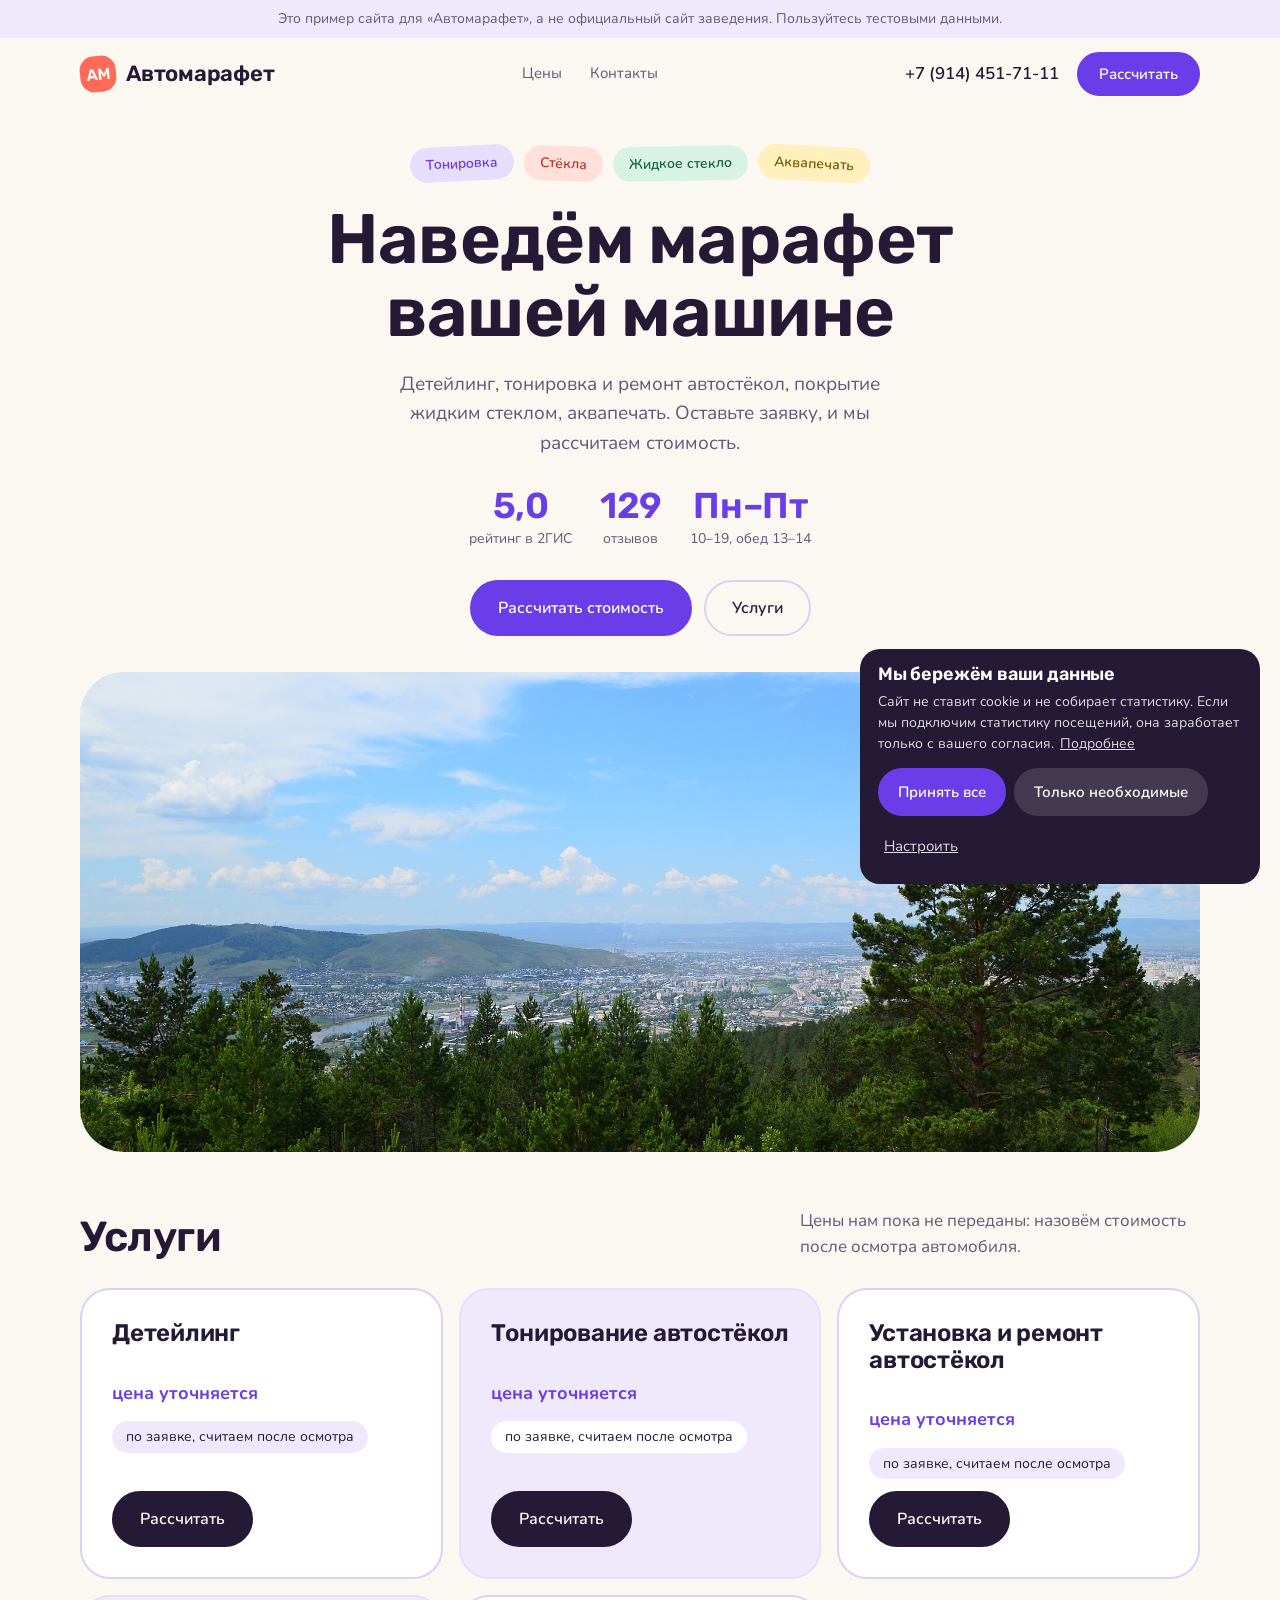
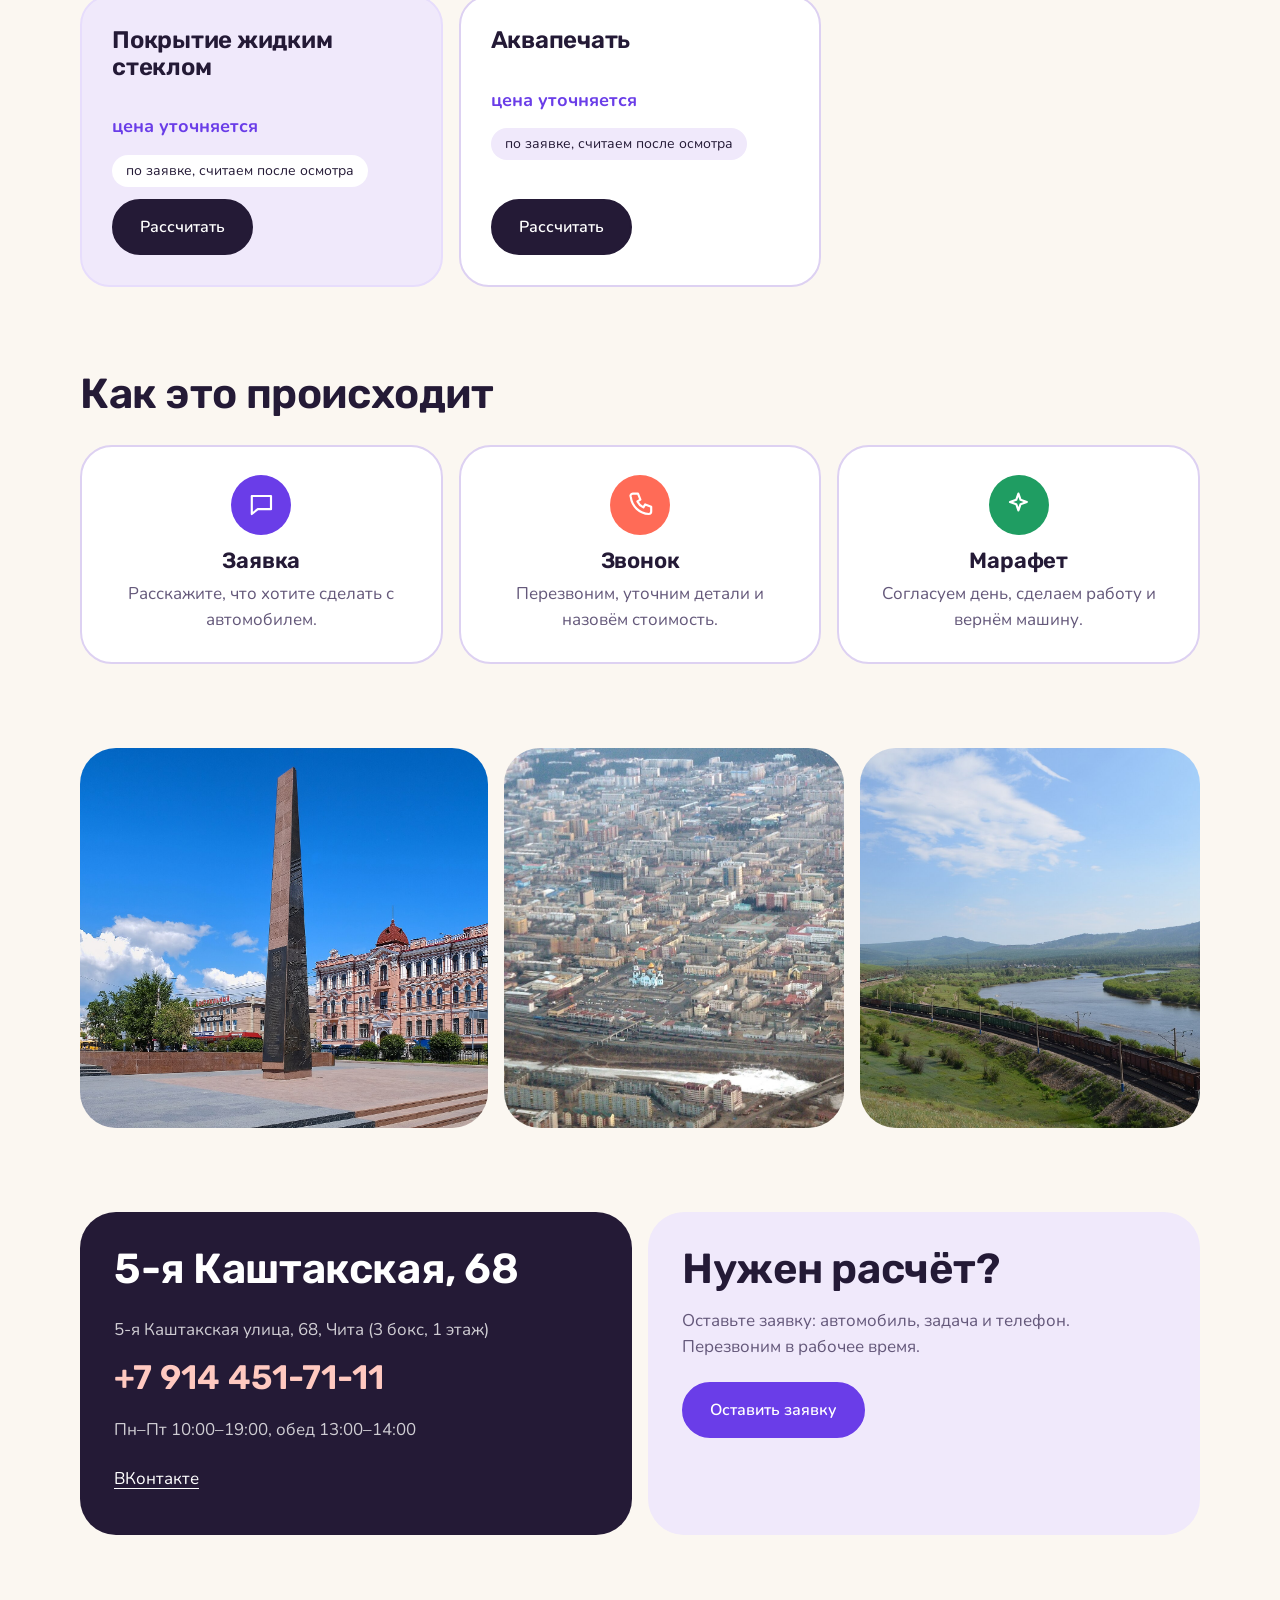
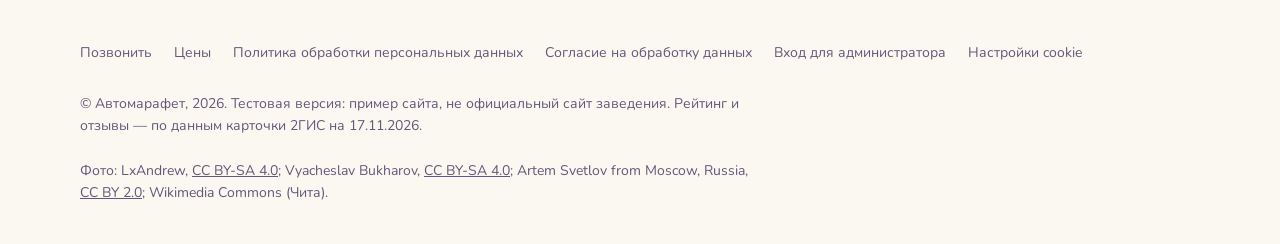
==== commit 1b181bb8: "Баннер cookie компактнее, крупные зоны нажатия Co-Authored-By: Claude Sonnet 5.5 <noreply@anthropic." ====
--- a/index.html
+++ b/index.html
@@ -277,7 +277,19 @@
 .cc .btn.ghost{background:rgba(255,255,255,.14);color:inherit;border-color:transparent}
 .cc .btn.ghost:hover{background:rgba(255,255,255,.24)}
 .cc .lnkbtn{background:none;border:0;color:inherit;opacity:.85;text-decoration:underline;cursor:pointer;padding:11px 6px;font-size:15px}
-@media(max-width:520px){.cc{left:10px;right:10px;padding:18px}.cc .row .btn{flex:1 1 auto}}
+@media(max-width:520px){.cc{left:10px;right:10px;padding:14px 14px 6px;border-radius:16px;font-size:13px;line-height:1.4}.cc h3{font-size:17px;margin-bottom:4px}.cc .row{gap:8px;margin-top:10px}.cc .row .btn{flex:1 1 0;min-width:0;padding:11px 8px;font-size:14px;min-height:44px}.cc .row .lnkbtn{flex:1 0 100%;text-align:center;padding:12px 6px;min-height:44px}}
+/* на широком экране баннер уходит в правый нижний угол: текст hero слева остаётся открытым */
+@media(min-width:900px){.cc{left:auto;right:20px;margin:0;max-width:400px;padding:16px 18px}.cc h3{font-size:18px}}
+
+/* зоны нажатия не меньше 44 px: подвал, контакты, шапка, подписи фото */
+footer .lnk{gap:0 22px}
+footer .lnk a,.cclink{display:inline-flex;align-items:center;min-height:44px}
+footer .legal a{display:inline-block;padding:12px 4px;margin:-12px -4px}
+.card a:not(.btn):not(.big){display:inline-flex;align-items:center;min-height:44px}
+.card .links{gap:4px 18px}
+.logo{min-height:44px}
+@media(min-width:521px){.nav-r .tel{display:inline-flex;align-items:center;min-height:44px}}
+.cc a{display:inline-block;padding:10px 2px;margin:-10px 0}
 
 @media (prefers-reduced-motion:reduce){
   html{scroll-behavior:auto}
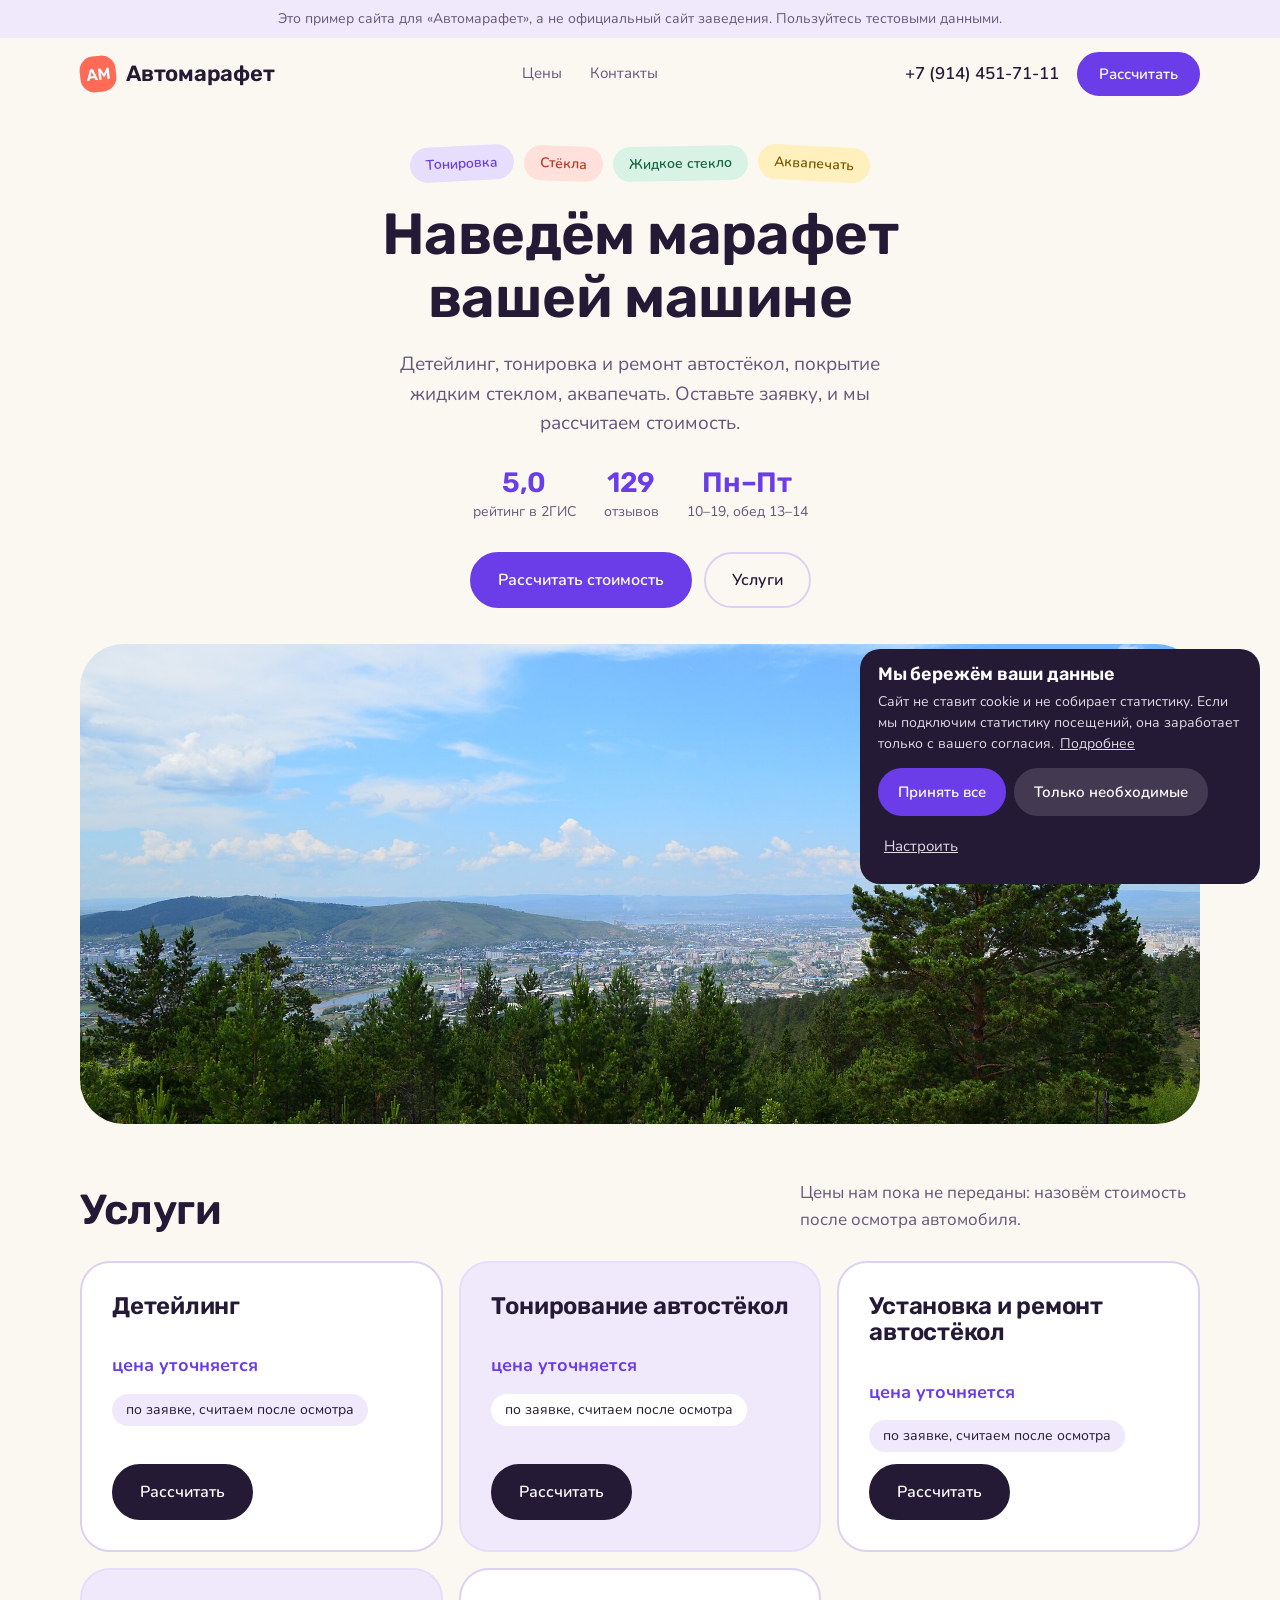
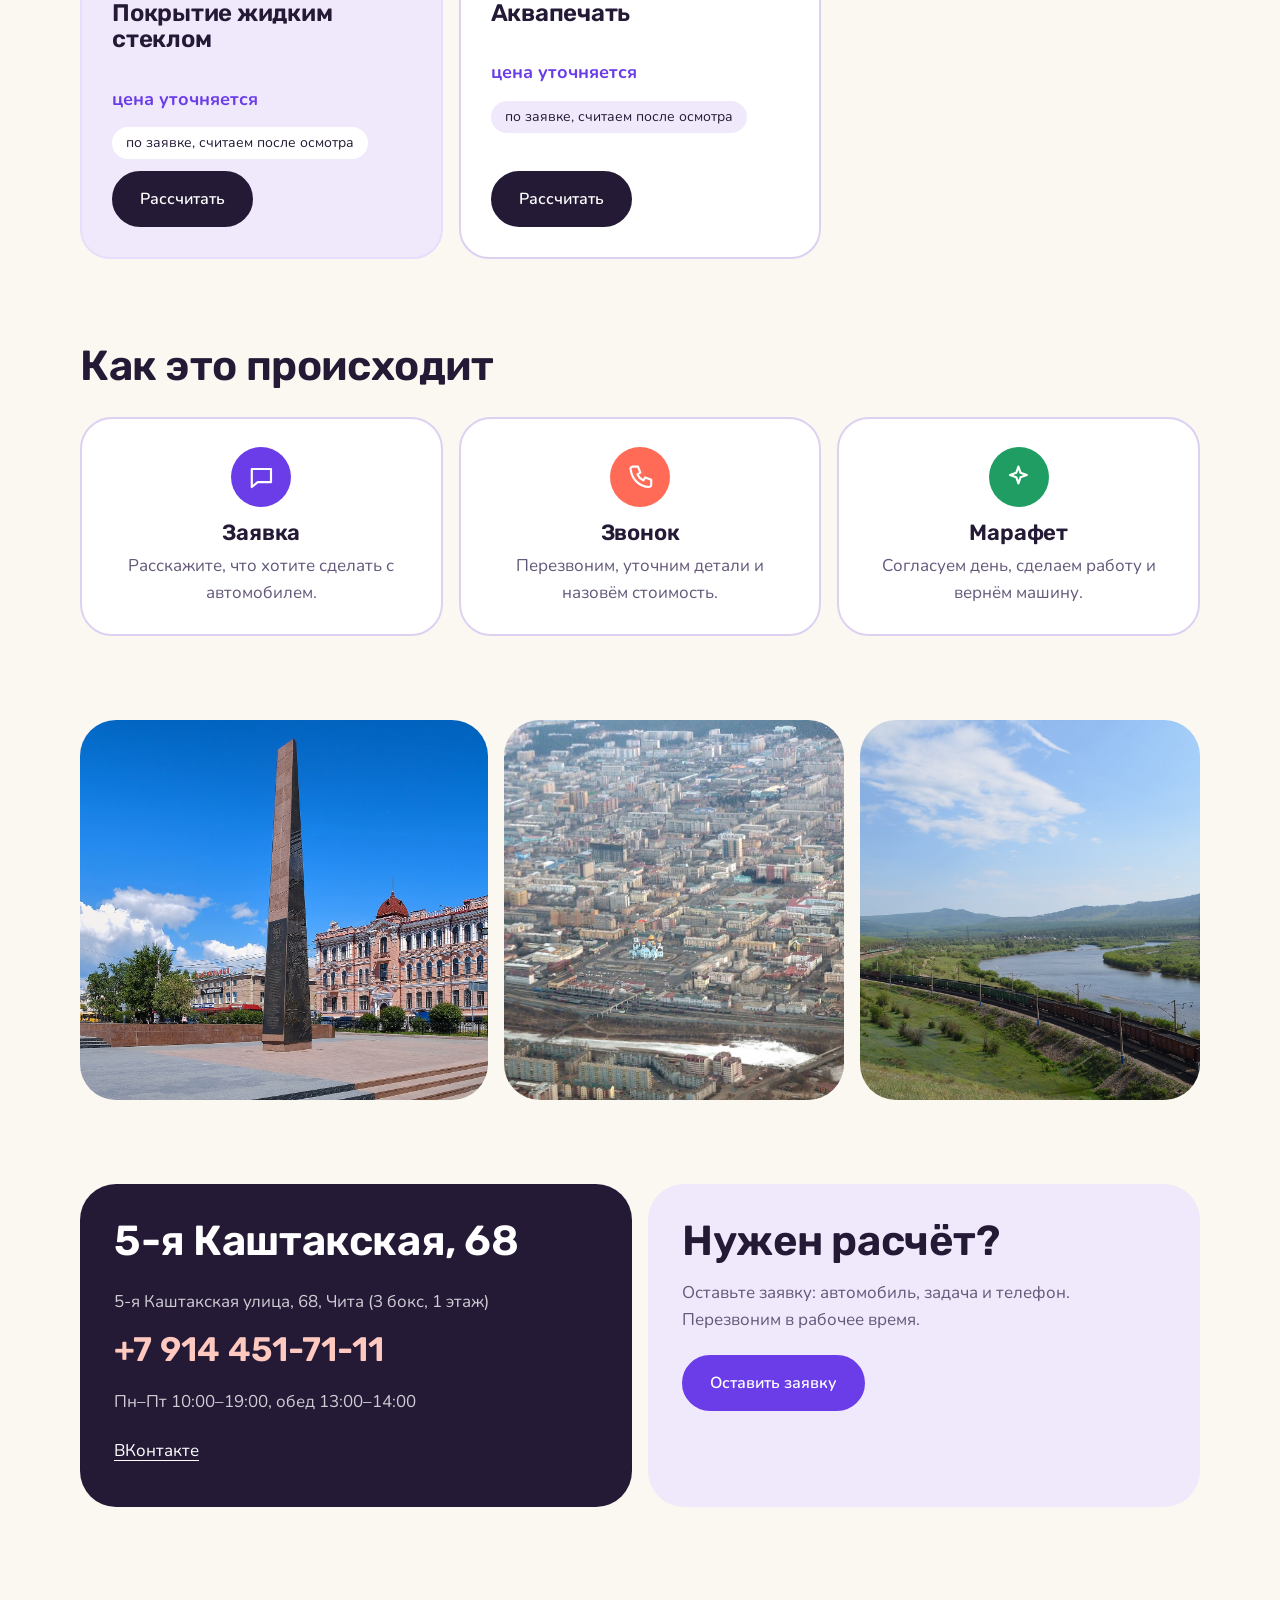
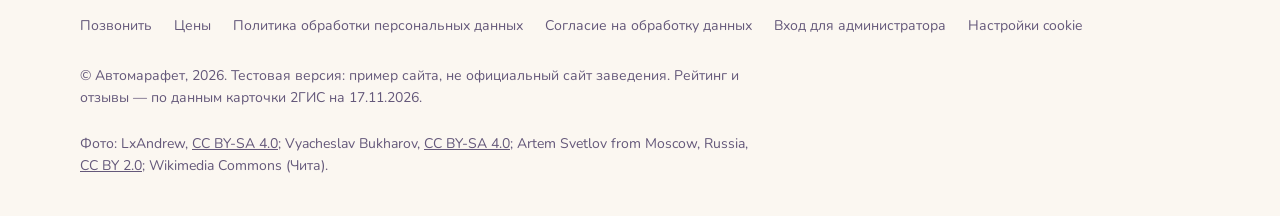
==== commit 96e14999: "Спокойнее первый блок: заголовок, цифры, кнопки Co-Authored-By: Claude Sonnet 5.5 <noreply@anthropic" ====
--- a/index.html
+++ b/index.html
@@ -309,7 +309,7 @@
 
 .logo{font-size:22px}
 .logo i{background:var(--live);color:#fff;font:600 16px var(--display);border-radius:14px;transform:rotate(-6deg)}
-h1{font-size:clamp(38px,6vw,70px);line-height:1.05}
+h1{font-size:clamp(34px,5vw,58px);line-height:1.1;text-wrap:balance}
 .stickers{display:flex;gap:10px;justify-content:center;flex-wrap:wrap;margin-bottom:22px}
 .stickers b{font:600 14px var(--text);padding:8px 16px;border-radius:999px;background:var(--accent-soft);color:var(--accent);transform:rotate(-3deg)}
 .stickers b:nth-child(2){background:#ffe0da;color:#b73a27;transform:rotate(2deg)}
@@ -317,7 +317,7 @@
 .stickers b:nth-child(4){background:#fff0bd;color:#7a5a00;transform:rotate(3deg)}
 .hero.v-center .pic{border-radius:44px;aspect-ratio:21/9}
 .hero.v-center .facts{justify-content:center}
-.facts b{color:var(--accent)}
+.facts b{color:var(--accent);font-size:28px}
 .plan{background:var(--surface);border:2px solid var(--line);border-radius:30px}
 .plan.alt{background:var(--soft);border-color:var(--accent-soft)}
 .plan .price .ask{font:700 18px var(--text);color:var(--accent)}
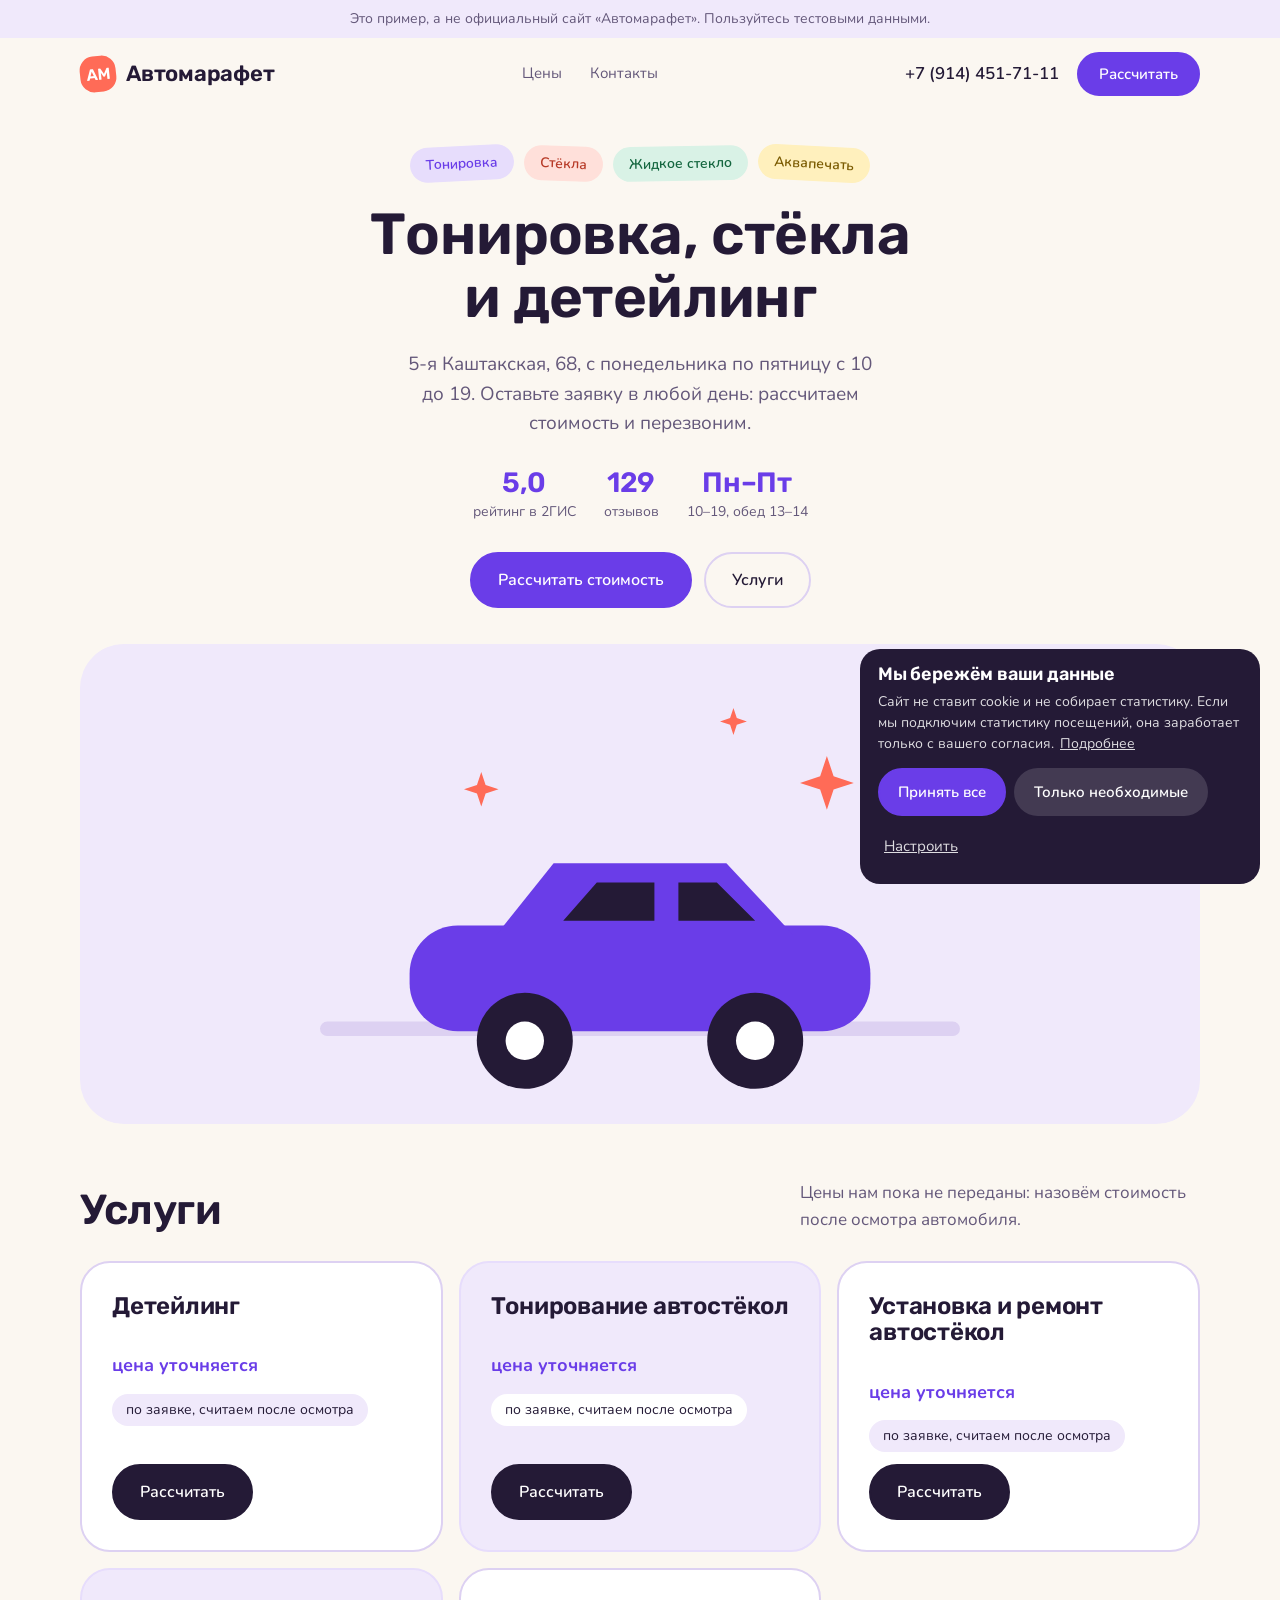
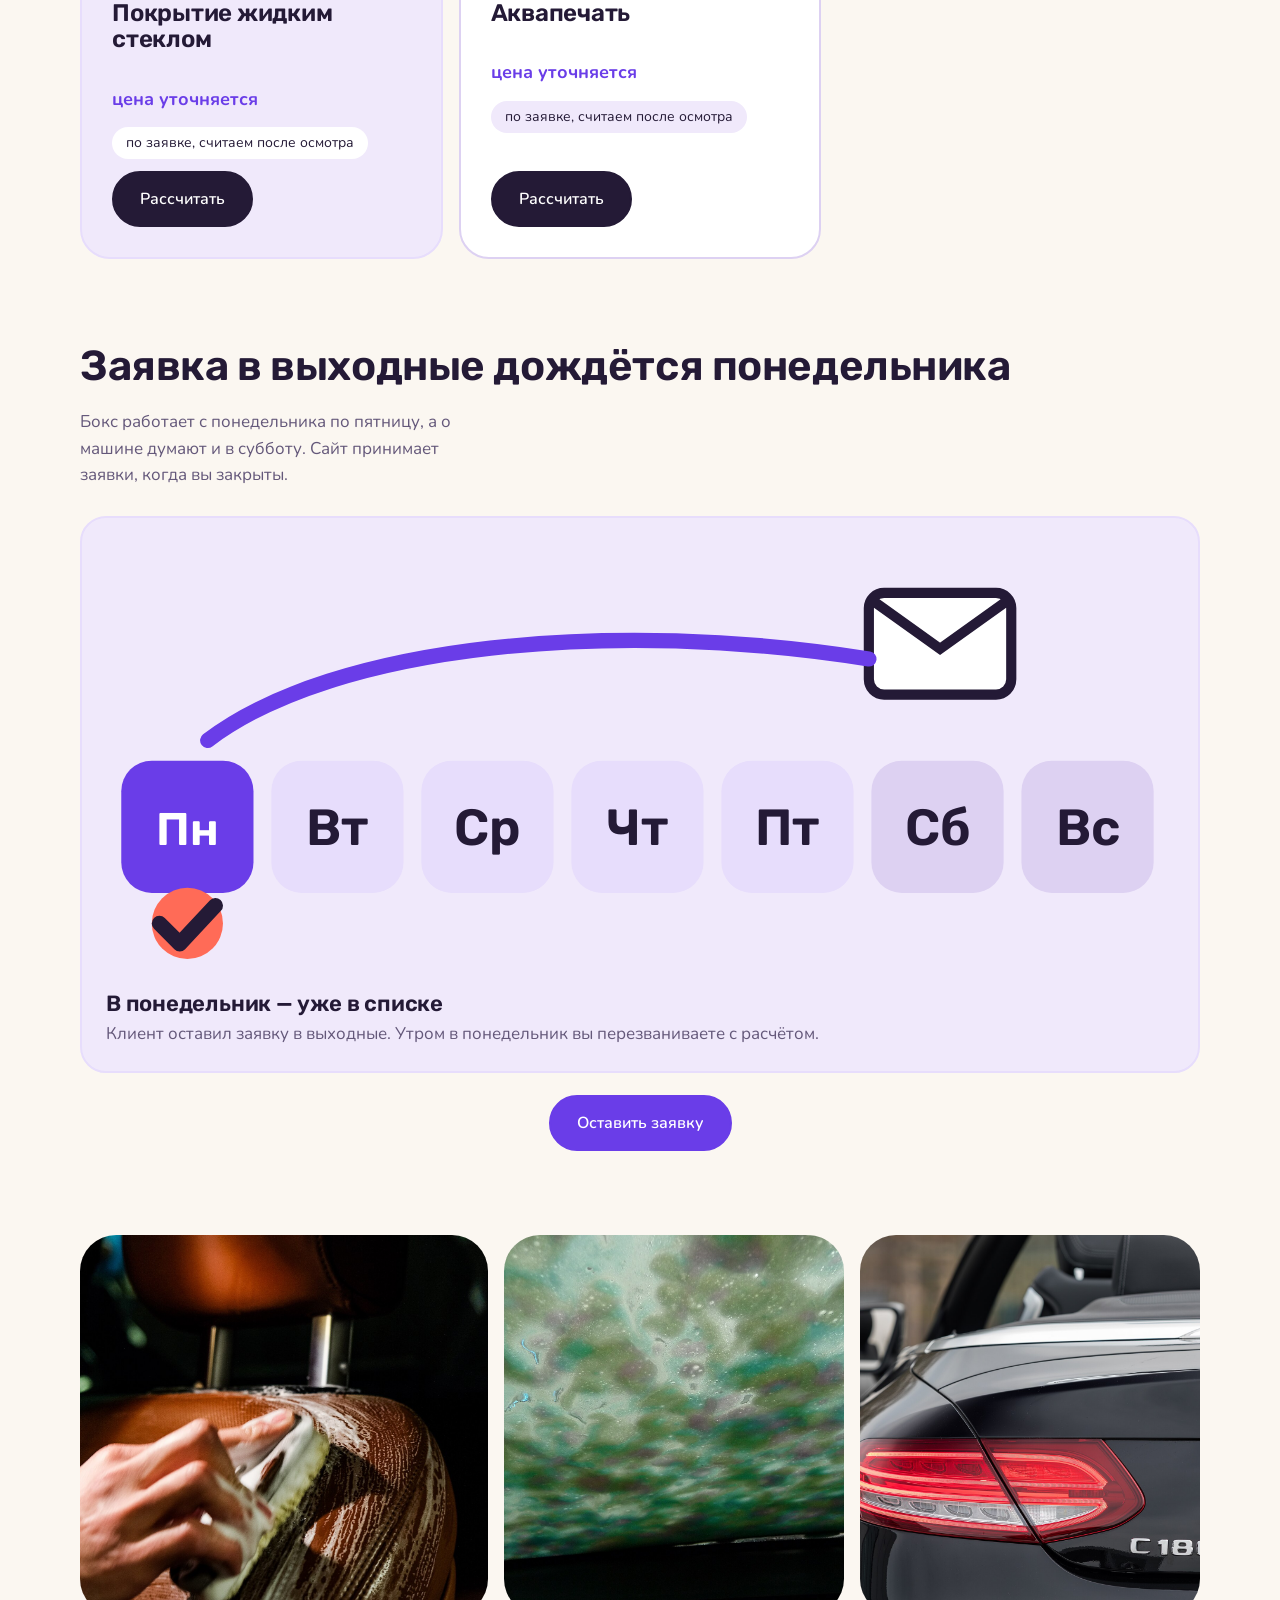
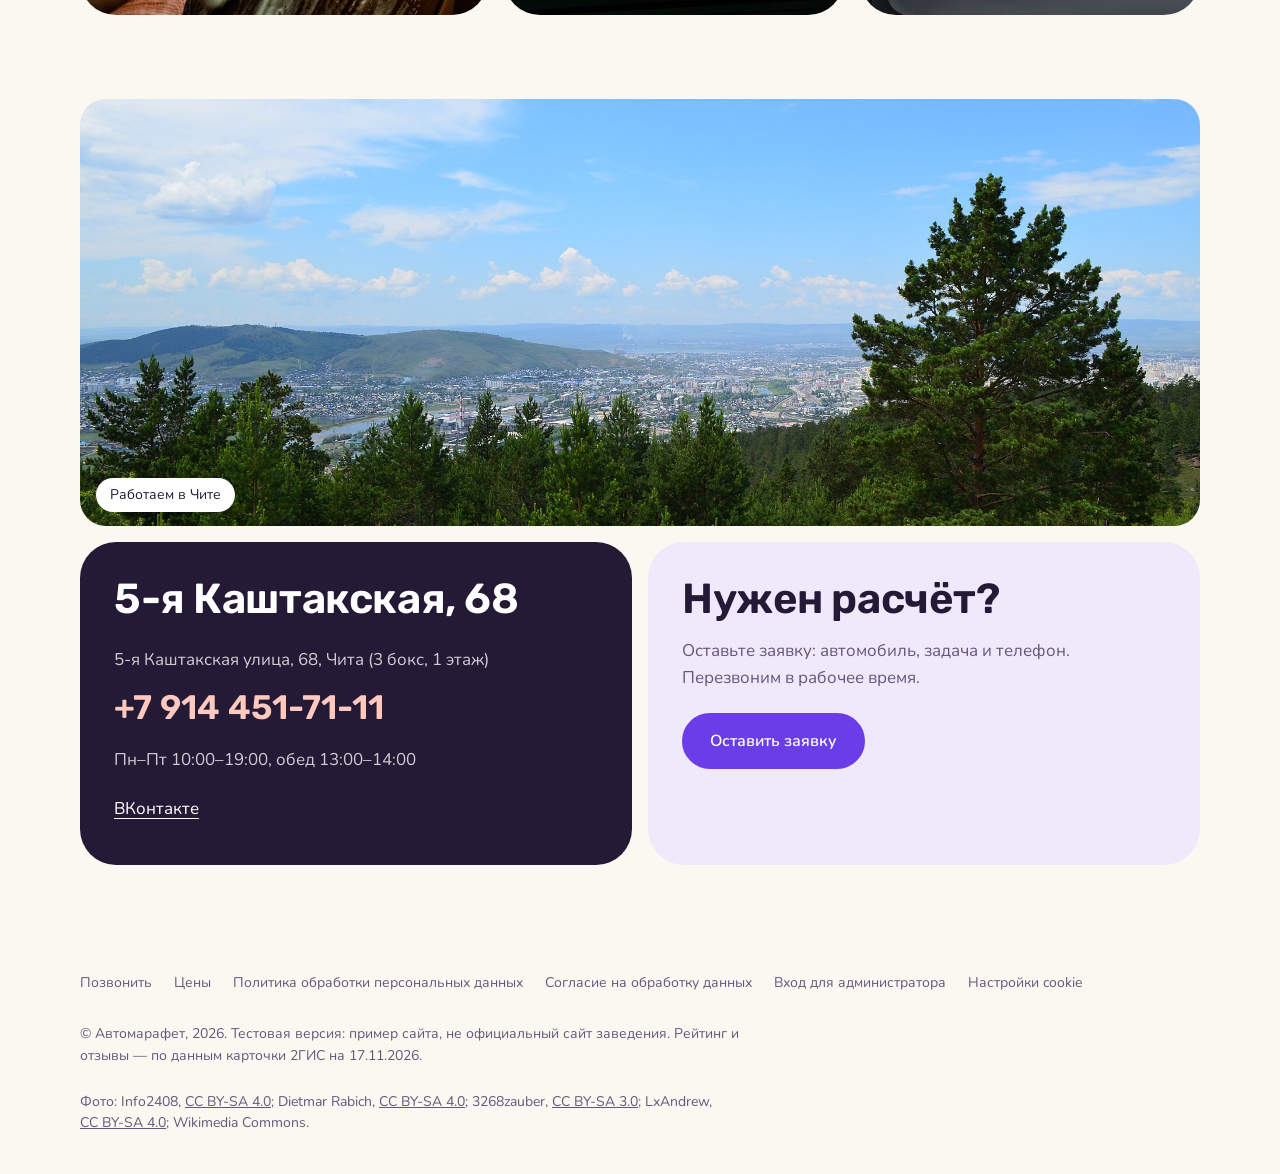
==== commit 24d8ae77: "Новый дизайн: первый экран на телефоне, конкретный заголовок, фото по теме, свой блок, одно фото Чит" ====
--- a/index.html
+++ b/index.html
@@ -41,6 +41,8 @@
 
 /* плашка тестовой версии */
 .demo{background:var(--soft);font-size:14px;text-align:center;padding:8px 20px;color:var(--mute)}
+/* на телефоне — одна строка, чтобы первый экран достался заголовку и кнопке записи */
+@media(max-width:600px){.demo{font-size:12.5px;padding:6px 16px;white-space:nowrap;overflow:hidden;text-overflow:ellipsis}.demo-x{display:none}}
 
 /* шапка */
 header{position:sticky;top:0;z-index:40;background:var(--bg)}
@@ -67,7 +69,8 @@
 .hero .pic{overflow:hidden;background:var(--soft);border-radius:var(--rl)}
 .hero.v-split{display:grid;grid-template-columns:1.05fr .95fr;gap:40px;align-items:center}
 .hero.v-split .pic{aspect-ratio:4/3.4}
-@media(max-width:820px){.hero.v-split{grid-template-columns:1fr;padding-top:12px;gap:24px}.hero.v-split .pic{order:-1;aspect-ratio:16/11}}
+/* на телефоне сначала заголовок и кнопка записи, фото под ними */
+@media(max-width:820px){.hero.v-split{grid-template-columns:1fr;padding-top:12px;gap:24px}.hero.v-split .pic{aspect-ratio:16/11}}
 .hero.v-full{position:relative;display:grid;align-items:end;min-height:min(78vh,640px);padding:0;border-radius:var(--rl);overflow:hidden;color:var(--on-dark);margin-top:8px}
 .hero.v-full{margin-bottom:56px}
 .hero.v-full .pic{position:absolute;inset:0;border-radius:0}
@@ -112,6 +115,19 @@
 [data-bstyle="bar"] .hour{border-radius:0;border-right:var(--bw) solid var(--line);padding:18px 0}
 [data-bstyle="bar"] .hour.free{background:var(--accent);color:var(--on-accent)}
 [data-bstyle="bar"] .hour.free:hover{background:var(--ink);color:var(--bg);transform:none}
+/* телефон: лента часов и вкладки дней обрезались по краю («13:0», «Послезавтр»), 17.11.2026.
+   Часы — сеткой по 4 в ряд без прокрутки, вкладки — на всю ширину */
+@media(max-width:600px){
+  .board-top{display:grid;grid-template-columns:minmax(0,1fr)}
+  .tabs{width:100%}
+  .tabs button{flex:1 1 0;min-width:0;padding:8px 2px;font-size:13px;letter-spacing:0}
+  .hours{display:grid;grid-template-columns:repeat(4,minmax(0,1fr));overflow:visible;cursor:auto;padding-bottom:0}
+  /* :first-child/:last-child — иначе margin:auto от широкой ленты сжимает первый и последний час в кружок (17.11.2026) */
+  .hours > .hour,.hours > .hour:first-child,.hours > .hour:last-child{min-width:0;max-width:none;margin:0;font-size:15px;letter-spacing:0;padding:13px 0}
+  .hours > p,.hours > .wait:only-child{grid-column:1/-1}
+  [data-bstyle="bar"] .hours{overflow:hidden}
+  [data-bstyle="bar"] .hour{border-bottom:var(--bw) solid var(--line)}
+}
 
 /* цены */
 .chips{display:flex;gap:8px;flex-wrap:wrap;margin-bottom:24px}
@@ -174,7 +190,30 @@
 @media(max-width:700px){.strip,.strip.three{grid-template-columns:1fr;grid-template-rows:none}.strip figure{aspect-ratio:16/10}}
 
 /* контакты */
+.hero .pic.art{display:grid;place-items:center;background:var(--soft)}
+.hero .pic.art svg{width:100%;height:100%;display:block}
+/* свой блок сайта (sites/_art.mjs → sig): карточки с векторной картинкой; цвета берутся из темы */
+.sg-g{display:grid;grid-template-columns:1fr 1fr;gap:16px}
+.sg-g.three{grid-template-columns:repeat(3,1fr)}
+.sg-g.one{grid-template-columns:1fr}
+.sg-c{margin:0;background:var(--surface);border:var(--bw) solid var(--line);border-radius:var(--r);padding:24px}
+.sg-c.on{background:var(--soft);border-color:var(--accent-soft)}
+.sg-c svg{display:block;width:100%;height:auto;margin-bottom:16px}
+.sg-c figcaption{color:var(--mute)}
+.sg-c figcaption b{display:block;font:var(--dw) 22px/1.2 var(--display);letter-spacing:var(--dtrack);text-transform:var(--dcase);color:var(--ink);margin-bottom:4px}
+.sg-cta{margin-top:22px;text-align:center}
+@media(max-width:800px){.sg-g,.sg-g.three{grid-template-columns:1fr}.sg-c{padding:18px}}
+.a-acc{fill:var(--accent)}.a-ink{fill:var(--ink)}.a-soft{fill:var(--accent-soft)}.a-live{fill:var(--live)}.a-surf{fill:var(--surface)}
+.a-mute{fill:var(--line)}.a-line{fill:var(--line)}.a-glass{fill:var(--soft)}.a-bg{fill:var(--soft)}
+.a-ring{stroke:var(--mute);stroke-width:6}.a-hand{fill:none;stroke:var(--ink);stroke-width:6;stroke-linecap:round}
+.a-tick{fill:none;stroke:var(--ink);stroke-width:6;stroke-linecap:round;stroke-linejoin:round}
+.a-arrow{fill:none;stroke:var(--accent);stroke-width:6;stroke-linecap:round;stroke-linejoin:round}
+.a-tickw{fill:none;stroke:var(--on-accent);stroke-width:7;stroke-linecap:round;stroke-linejoin:round}
+.a-t{font:700 20px var(--display);fill:var(--ink)}.a-ts{font:600 15px var(--text);fill:var(--mute)}.a-tw{font:700 18px var(--display);fill:var(--on-accent)}
 .contact{display:grid;grid-template-columns:1fr 1fr;gap:16px}
+.city{position:relative;margin-bottom:16px;border-radius:var(--r);overflow:hidden;aspect-ratio:21/8}
+.city figcaption{position:absolute;left:16px;bottom:14px;background:var(--surface);color:var(--ink);font-size:14px;padding:6px 14px;border-radius:var(--rb)}
+@media(max-width:700px){.city{aspect-ratio:16/10}}
 .card{border-radius:var(--r);padding:34px;background:var(--soft)}
 .card.dark{background:var(--dark);color:var(--on-dark)}
 .card.dark p{opacity:.78}
@@ -184,7 +223,10 @@
 .card .txt{color:var(--mute);margin-bottom:22px}
 .card .links{display:flex;gap:14px;flex-wrap:wrap;margin-top:14px}
 .card .links a{text-decoration:underline;text-underline-offset:4px}
-@media(max-width:700px){.contact{grid-template-columns:1fr}.card{padding:26px}}
+@media(max-width:700px){.contact{grid-template-columns:minmax(0,1fr)}.card{padding:26px}.card .big{font-size:clamp(19px,6vw,30px)}}
+/* номер не переносится по дефису; карточка не шире колонки даже при широком шрифте (Detailing №1, 17.11.2026) */
+.contact > *{min-width:0}
+.card .big{white-space:nowrap;overflow:hidden;text-overflow:ellipsis}
 
 /* подвал */
 footer{padding:12px 0 40px;color:var(--mute);font-size:14px}
@@ -300,6 +342,7 @@
 
 /* цифры из карточки 2ГИС под заголовком */
 .facts{display:flex;gap:28px;flex-wrap:wrap;list-style:none;padding:0;margin:0 0 30px}
+@media(max-width:440px){.facts{gap:18px;flex-wrap:nowrap;margin-bottom:22px}.facts li{min-width:0}}
 .facts li{font-size:14px;color:var(--mute)}
 .facts b{display:block;font:var(--dw) 36px/1 var(--display);letter-spacing:var(--dtrack);color:var(--ink);margin-bottom:4px}
 .hero.v-full .facts li{color:inherit;opacity:.85}
@@ -338,7 +381,7 @@
 </head>
 <body data-plans="cards" data-bstyle="pills">
 <a class="skip" href="#ceny">Перейти к ценам</a>
-<div class="demo" role="note">Это пример сайта для «Автомарафет», а не официальный сайт заведения. Пользуйтесь тестовыми данными.</div>
+<div class="demo" role="note">Это пример, а не официальный сайт «Автомарафет»<span class="demo-x">. Пользуйтесь тестовыми данными</span>.</div>
 
 <header>
   <div class="wrap nav">
@@ -352,11 +395,11 @@
 </header>
 
 <main class="wrap">
-  <div class="hero v-center"><div class="in"><span class="stickers" aria-hidden="true"><b>Тонировка</b><b>Стёкла</b><b>Жидкое стекло</b><b>Аквапечать</b></span><h1>Наведём марафет вашей машине</h1><p class="lead">Детейлинг, тонировка и ремонт автостёкол, покрытие жидким стеклом, аквапечать. Оставьте заявку, и мы рассчитаем стоимость.</p><ul class="facts"><li><b>5,0</b>рейтинг в 2ГИС</li><li><b>129</b>отзывов</li><li><b>Пн–Пт</b>10–19, обед 13–14</li></ul><div class="cta"><button class="btn" type="button" data-book>Рассчитать стоимость</button><a class="btn soft" href="#ceny">Услуги</a></div></div><div class="pic"><img src="img/batareya.jpg" width="1600" height="1000" alt="Зелёные сопки и вид на Читу" fetchpriority="high"></div></div>
+  <div class="hero v-center"><div class="in"><span class="stickers" aria-hidden="true"><b>Тонировка</b><b>Стёкла</b><b>Жидкое стекло</b><b>Аквапечать</b></span><h1>Тонировка, стёкла и&nbsp;детейлинг</h1><p class="lead">5-я Каштакская, 68, с понедельника по пятницу с 10 до 19. Оставьте заявку в любой день: рассчитаем стоимость и перезвоним.</p><ul class="facts"><li><b>5,0</b>рейтинг в 2ГИС</li><li><b>129</b>отзывов</li><li><b>Пн–Пт</b>10–19, обед 13–14</li></ul><div class="cta"><button class="btn" type="button" data-book>Рассчитать стоимость</button><a class="btn soft" href="#ceny">Услуги</a></div></div><div class="pic art"><svg viewBox="0 0 400 300" role="img" aria-label="Машина с тонированными стёклами"><rect class="a-bg" width="400" height="300"/><rect class="a-line" x="0" y="236" width="400" height="9" rx="4.5"/><g transform="translate(56 128) scale(3)"><rect class="a-acc" x="0" y="16" width="96" height="22" rx="10"/><path class="a-acc" d="M18 18 30 3h36l14 15z"/><path class="a-ink" d="M32 15 39 7h12v8zM56 7h8l8 8H56z"/><circle class="a-ink" cx="24" cy="40" r="10"/><circle class="a-surf" cx="24" cy="40" r="4"/><circle class="a-ink" cx="72" cy="40" r="10"/><circle class="a-surf" cx="72" cy="40" r="4"/></g><path class="a-live" transform="translate(300 70) scale(1.4)" d="M12 0l3 9 9 3-9 3-3 9-3-9-9-3 9-3z"/><path class="a-live" transform="translate(90 80) scale(0.9)" d="M12 0l3 9 9 3-9 3-3 9-3-9-9-3 9-3z"/><path class="a-live" transform="translate(250 40) scale(0.7)" d="M12 0l3 9 9 3-9 3-3 9-3-9-9-3 9-3z"/></svg></div></div>
   <section id="ceny" aria-labelledby="h-ceny"><div class="head"><h2 id="h-ceny">Услуги</h2><p>Цены нам пока не переданы: назовём стоимость после осмотра автомобиля.</p></div><div class="chips" id="chips" aria-label="Класс автомобиля"></div><div class="plans" id="plans"></div></section>
-  <section aria-labelledby="h-how"><div class="head"><h2 id="h-how">Как это происходит</h2></div><div class="steps"><div class="step"><i aria-hidden="true"><svg class="ic" viewBox="0 0 24 24" aria-hidden="true"><path d="M4 5h16v11H9l-5 4z"/></svg></i><h3>Заявка</h3><p>Расскажите, что хотите сделать с автомобилем.</p></div><div class="step"><i aria-hidden="true"><svg class="ic" viewBox="0 0 24 24" aria-hidden="true"><path d="M6 3h4l2 5-2.5 1.5a11 11 0 0 0 5 5L16 12l5 2v4a2 2 0 0 1-2 2A16 16 0 0 1 4 6a2 2 0 0 1 2-3z"/></svg></i><h3>Звонок</h3><p>Перезвоним, уточним детали и назовём стоимость.</p></div><div class="step"><i aria-hidden="true"><svg class="ic" viewBox="0 0 24 24" aria-hidden="true"><path d="M12 3l1.8 5.2L19 10l-5.2 1.8L12 17l-1.8-5.2L5 10l5.2-1.8z"/></svg></i><h3>Марафет</h3><p>Согласуем день, сделаем работу и вернём машину.</p></div></div></section>
-  <section aria-label="Чита"><div class="strip three"><figure><img src="img/stele.jpg" width="1600" height="1000" alt="Стела «Город трудовой доблести» и здание на площади в Чите" loading="lazy"></figure><figure><img src="img/aerial.jpg" width="1600" height="1000" alt="Река и железная дорога под Читой" loading="lazy"></figure><figure><img src="img/strelka.jpg" width="1600" height="1000" alt="Чита с высоты" loading="lazy"></figure></div></section>
-  <section id="kontakty" aria-labelledby="h-kont"><div class="contact"><div class="card dark"><h2 id="h-kont">5-я Каштакская, 68</h2><p><a id="c-addr" href="#" target="_blank" rel="noopener">5-я Каштакская улица, 68, Чита (3 бокс, 1 этаж)</a></p><a class="big" id="c-tel" href="#"></a><p id="c-hrs"></p><div class="links" id="c-links"></div></div><div class="card"><h2>Нужен расчёт?</h2><p class="txt">Оставьте заявку: автомобиль, задача и телефон. Перезвоним в рабочее время.</p><button class="btn" type="button" data-book>Оставить заявку</button></div></div></section>
+  <section class="sg" aria-labelledby="h-nedelya"><div class="head"><h2 id="h-nedelya">Заявка в выходные дождётся понедельника</h2><p>Бокс работает с понедельника по пятницу, а о машине думают и в субботу. Сайт принимает заявки, когда вы закрыты.</p></div><div class="sg-g one"><figure class="sg-c on"><svg viewBox="0 0 420 170" role="img" aria-label="Заявка в субботу приходит в понедельник"><rect class="a-acc" x="6" y="86" width="52" height="52" rx="12"/><text class="a-tw" x="32" y="119" text-anchor="middle">Пн</text><rect class="a-soft" x="65" y="86" width="52" height="52" rx="12"/><text class="a-t" x="91" y="119" text-anchor="middle">Вт</text><rect class="a-soft" x="124" y="86" width="52" height="52" rx="12"/><text class="a-t" x="150" y="119" text-anchor="middle">Ср</text><rect class="a-soft" x="183" y="86" width="52" height="52" rx="12"/><text class="a-t" x="209" y="119" text-anchor="middle">Чт</text><rect class="a-soft" x="242" y="86" width="52" height="52" rx="12"/><text class="a-t" x="268" y="119" text-anchor="middle">Пт</text><rect class="a-mute" x="301" y="86" width="52" height="52" rx="12"/><text class="a-t" x="327" y="119" text-anchor="middle">Сб</text><rect class="a-mute" x="360" y="86" width="52" height="52" rx="12"/><text class="a-t" x="386" y="119" text-anchor="middle">Вс</text><rect class="a-surf" x="300" y="20" width="56" height="40" rx="6" style="stroke:var(--ink);stroke-width:4"/><path d="m300 22 28 20 28-20" style="fill:none;stroke:var(--ink);stroke-width:4"/><path class="a-arrow" d="M300 46C200 30 90 40 40 78"/><circle class="a-live" cx="32" cy="150" r="14"/><path class="a-tick" d="m21 150l8 8 14-15"/></svg><figcaption><b>В понедельник — уже в списке</b>Клиент оставил заявку в выходные. Утром в понедельник вы перезваниваете с расчётом.</figcaption></figure></div><p class="sg-cta"><button class="btn" type="button" data-book data-service="Тонирование автостёкол">Оставить заявку</button></p></section>
+  <section aria-label="Чита"><div class="strip three"><figure><img src="img/interior.jpg" width="1600" height="1000" alt="Химчистка сиденья в салоне" loading="lazy"></figure><figure><img src="img/aktiv.jpg" width="1600" height="1000" alt="Пена на лобовом стекле во время мойки" loading="lazy"></figure><figure><img src="img/glossy.jpg" width="1600" height="1000" alt="Чистый блестящий чёрный кузов крупным планом" loading="lazy"></figure></div></section>
+  <section id="kontakty" aria-labelledby="h-kont"><figure class="city"><img src="img/batareya.jpg" width="1600" height="1000" alt="Вид на Читу с горы Батарейной" loading="lazy"><figcaption>Работаем в Чите</figcaption></figure><div class="contact"><div class="card dark"><h2 id="h-kont">5-я Каштакская, 68</h2><p><a id="c-addr" href="#" target="_blank" rel="noopener">5-я Каштакская улица, 68, Чита (3 бокс, 1 этаж)</a></p><a class="big" id="c-tel" href="#"></a><p id="c-hrs"></p><div class="links" id="c-links"></div></div><div class="card"><h2>Нужен расчёт?</h2><p class="txt">Оставьте заявку: автомобиль, задача и телефон. Перезвоним в рабочее время.</p><button class="btn" type="button" data-book>Оставить заявку</button></div></div></section>
 </main>
 
 <footer>
@@ -370,7 +413,7 @@
     </div>
     <div class="legal">
       <p>© <span id="fbrand">Автомарафет</span>, 2026. Тестовая версия: пример сайта, не официальный сайт заведения. Рейтинг и отзывы — по данным карточки 2ГИС на 17.11.2026.</p>
-      <p>Фото: LxAndrew, <a href="https://creativecommons.org/licenses/by-sa/4.0" target="_blank" rel="noopener">CC BY-SA 4.0</a>; Vyacheslav Bukharov, <a href="https://creativecommons.org/licenses/by-sa/4.0" target="_blank" rel="noopener">CC BY-SA 4.0</a>; Artem Svetlov from Moscow, Russia, <a href="https://creativecommons.org/licenses/by/2.0" target="_blank" rel="noopener">CC BY 2.0</a>; Wikimedia Commons (Чита).</p>
+      <p>Фото: Info2408, <a href="https://creativecommons.org/licenses/by-sa/4.0" target="_blank" rel="noopener">CC BY-SA 4.0</a>; Dietmar Rabich, <a href="https://creativecommons.org/licenses/by-sa/4.0" target="_blank" rel="noopener">CC BY-SA 4.0</a>; 3268zauber, <a href="https://creativecommons.org/licenses/by-sa/3.0" target="_blank" rel="noopener">CC BY-SA 3.0</a>; LxAndrew, <a href="https://creativecommons.org/licenses/by-sa/4.0" target="_blank" rel="noopener">CC BY-SA 4.0</a>; Wikimedia Commons.</p>
     </div>
   </div>
 </footer>
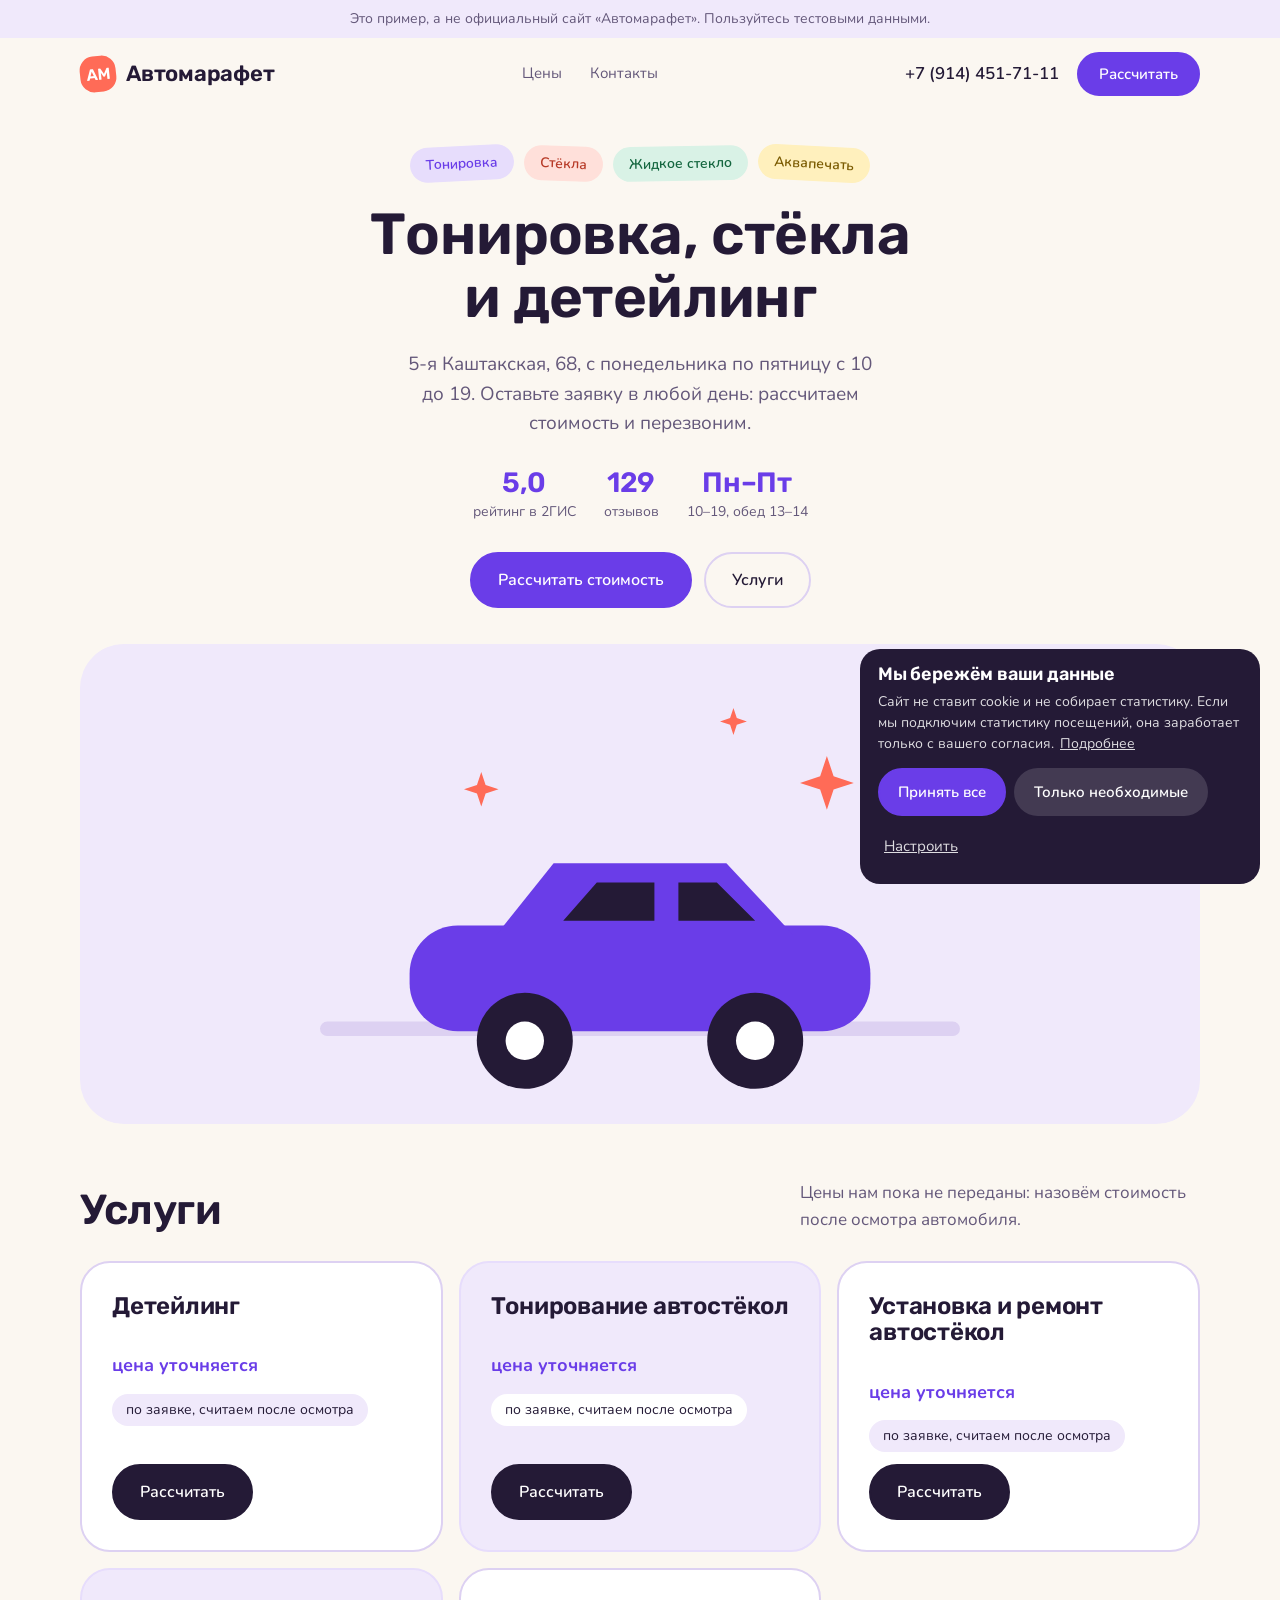
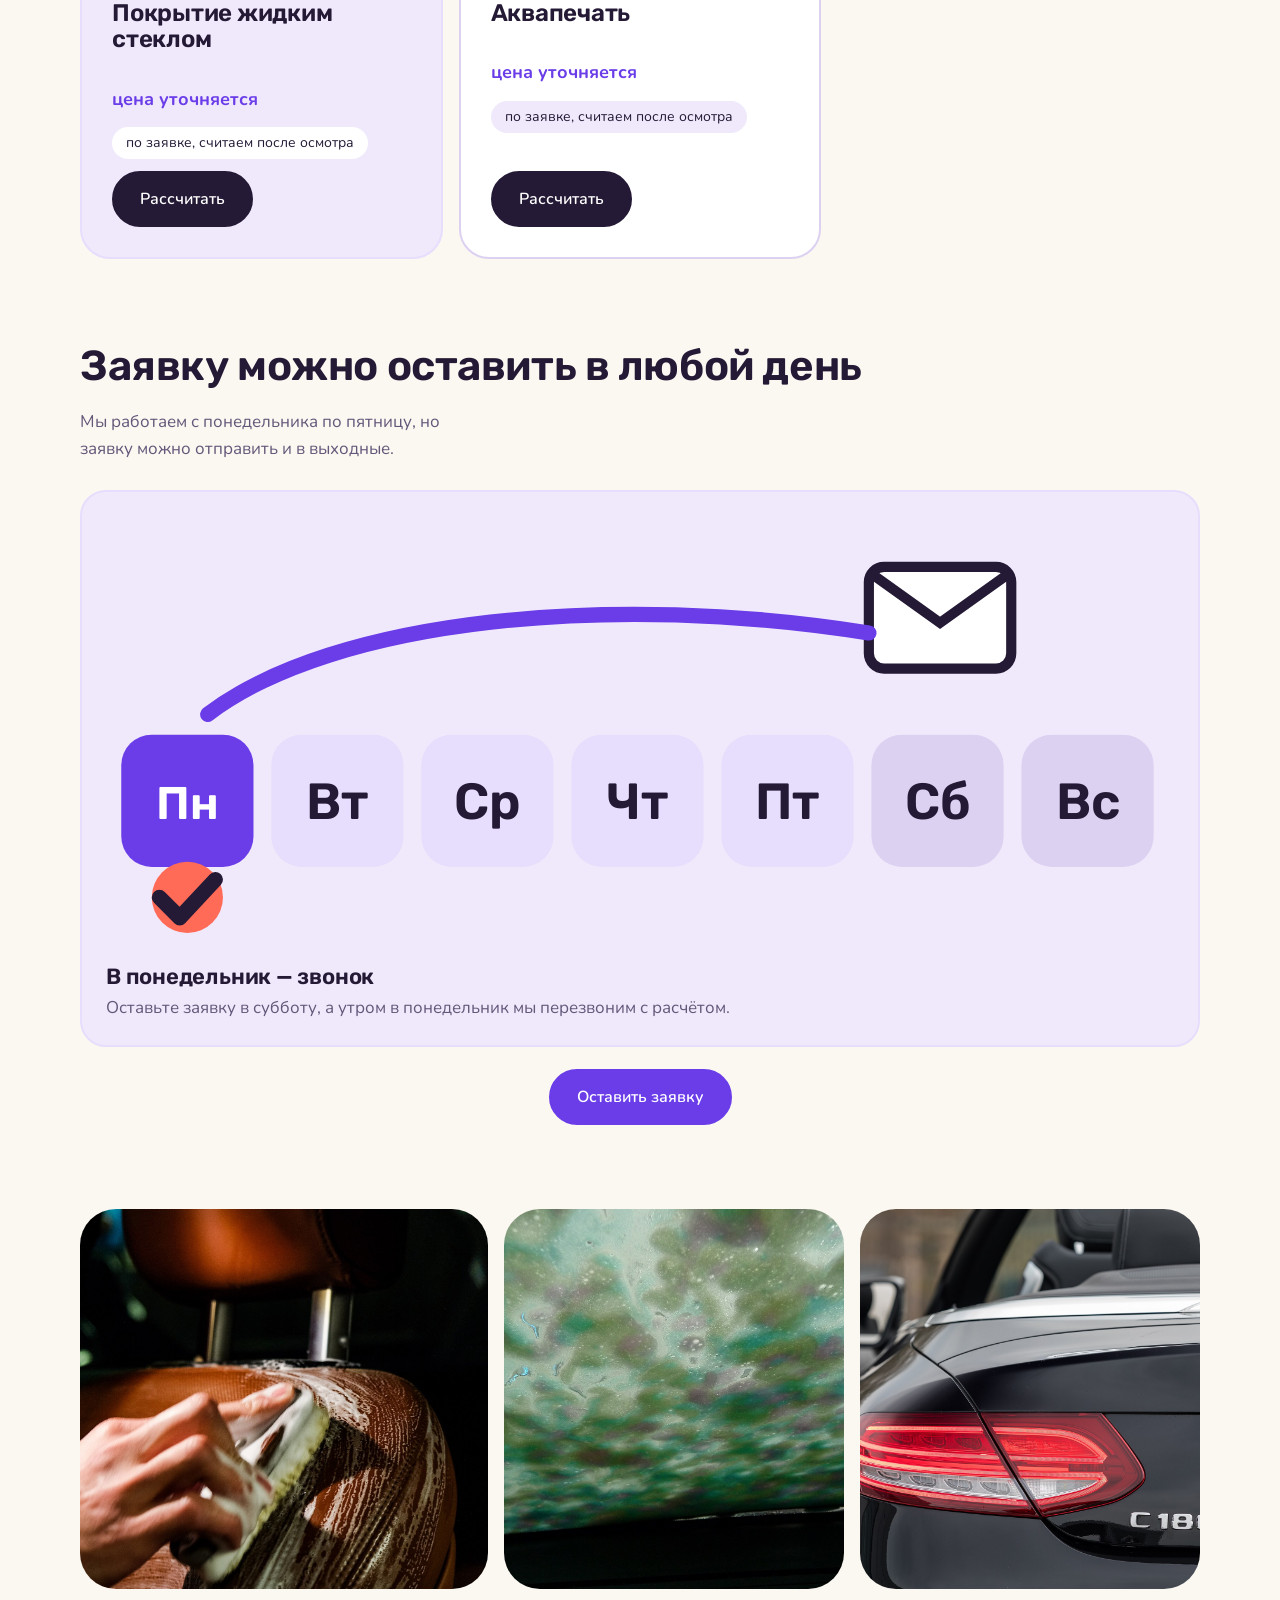
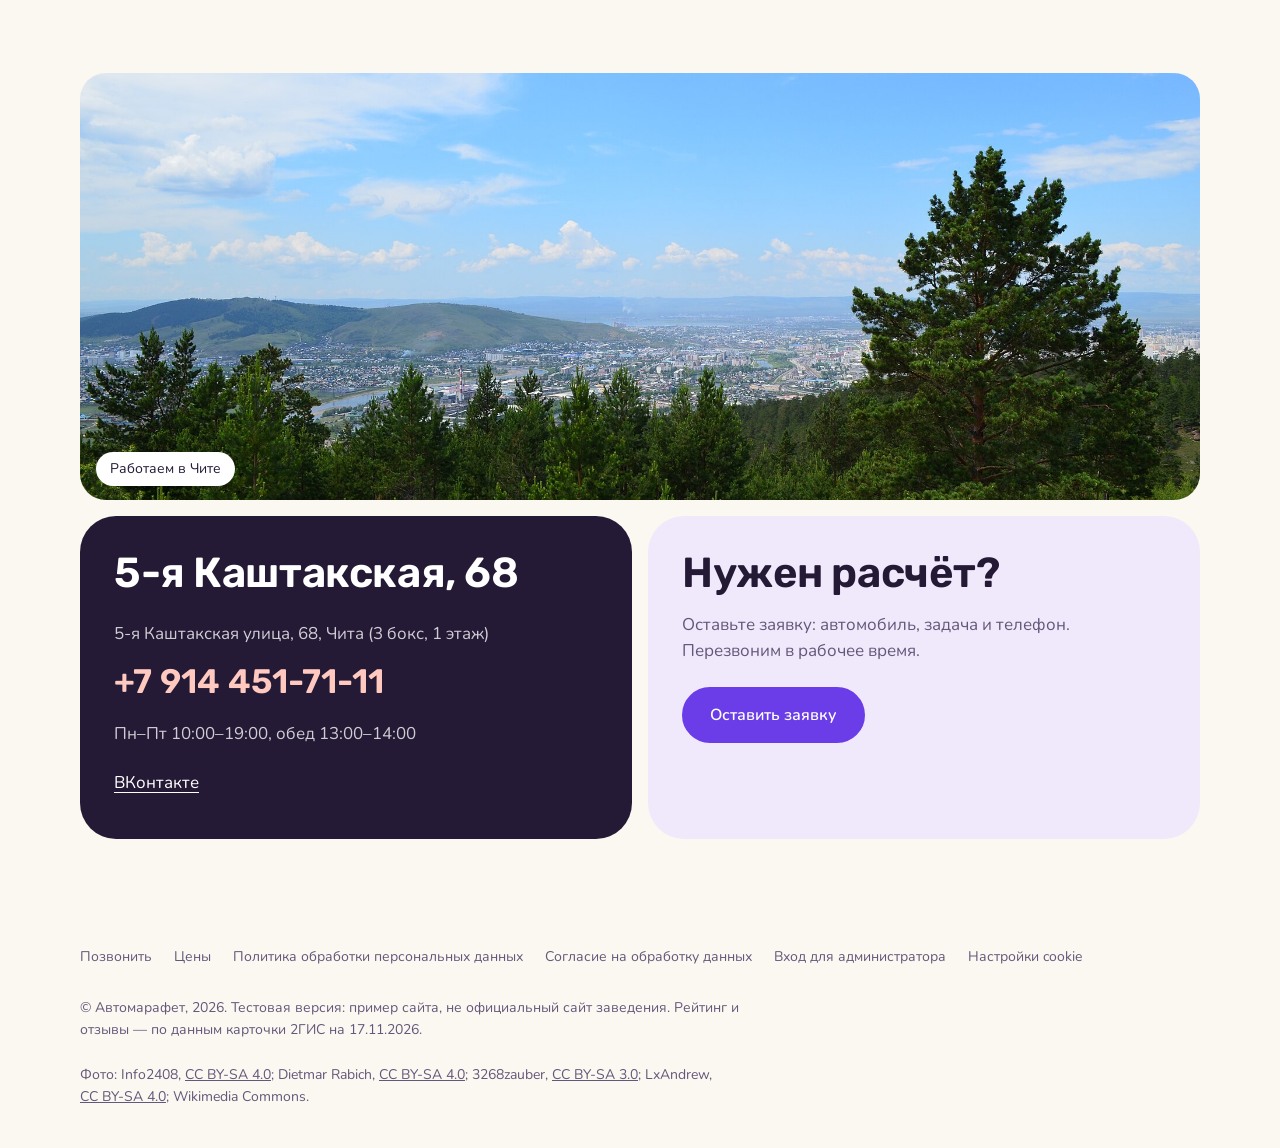
==== commit 666aa4ca: "Новый дизайн: первый экран на телефоне, конкретный заголовок, фото по теме, свой блок, одно фото Чит" ====
--- a/index.html
+++ b/index.html
@@ -397,7 +397,7 @@
 <main class="wrap">
   <div class="hero v-center"><div class="in"><span class="stickers" aria-hidden="true"><b>Тонировка</b><b>Стёкла</b><b>Жидкое стекло</b><b>Аквапечать</b></span><h1>Тонировка, стёкла и&nbsp;детейлинг</h1><p class="lead">5-я Каштакская, 68, с понедельника по пятницу с 10 до 19. Оставьте заявку в любой день: рассчитаем стоимость и перезвоним.</p><ul class="facts"><li><b>5,0</b>рейтинг в 2ГИС</li><li><b>129</b>отзывов</li><li><b>Пн–Пт</b>10–19, обед 13–14</li></ul><div class="cta"><button class="btn" type="button" data-book>Рассчитать стоимость</button><a class="btn soft" href="#ceny">Услуги</a></div></div><div class="pic art"><svg viewBox="0 0 400 300" role="img" aria-label="Машина с тонированными стёклами"><rect class="a-bg" width="400" height="300"/><rect class="a-line" x="0" y="236" width="400" height="9" rx="4.5"/><g transform="translate(56 128) scale(3)"><rect class="a-acc" x="0" y="16" width="96" height="22" rx="10"/><path class="a-acc" d="M18 18 30 3h36l14 15z"/><path class="a-ink" d="M32 15 39 7h12v8zM56 7h8l8 8H56z"/><circle class="a-ink" cx="24" cy="40" r="10"/><circle class="a-surf" cx="24" cy="40" r="4"/><circle class="a-ink" cx="72" cy="40" r="10"/><circle class="a-surf" cx="72" cy="40" r="4"/></g><path class="a-live" transform="translate(300 70) scale(1.4)" d="M12 0l3 9 9 3-9 3-3 9-3-9-9-3 9-3z"/><path class="a-live" transform="translate(90 80) scale(0.9)" d="M12 0l3 9 9 3-9 3-3 9-3-9-9-3 9-3z"/><path class="a-live" transform="translate(250 40) scale(0.7)" d="M12 0l3 9 9 3-9 3-3 9-3-9-9-3 9-3z"/></svg></div></div>
   <section id="ceny" aria-labelledby="h-ceny"><div class="head"><h2 id="h-ceny">Услуги</h2><p>Цены нам пока не переданы: назовём стоимость после осмотра автомобиля.</p></div><div class="chips" id="chips" aria-label="Класс автомобиля"></div><div class="plans" id="plans"></div></section>
-  <section class="sg" aria-labelledby="h-nedelya"><div class="head"><h2 id="h-nedelya">Заявка в выходные дождётся понедельника</h2><p>Бокс работает с понедельника по пятницу, а о машине думают и в субботу. Сайт принимает заявки, когда вы закрыты.</p></div><div class="sg-g one"><figure class="sg-c on"><svg viewBox="0 0 420 170" role="img" aria-label="Заявка в субботу приходит в понедельник"><rect class="a-acc" x="6" y="86" width="52" height="52" rx="12"/><text class="a-tw" x="32" y="119" text-anchor="middle">Пн</text><rect class="a-soft" x="65" y="86" width="52" height="52" rx="12"/><text class="a-t" x="91" y="119" text-anchor="middle">Вт</text><rect class="a-soft" x="124" y="86" width="52" height="52" rx="12"/><text class="a-t" x="150" y="119" text-anchor="middle">Ср</text><rect class="a-soft" x="183" y="86" width="52" height="52" rx="12"/><text class="a-t" x="209" y="119" text-anchor="middle">Чт</text><rect class="a-soft" x="242" y="86" width="52" height="52" rx="12"/><text class="a-t" x="268" y="119" text-anchor="middle">Пт</text><rect class="a-mute" x="301" y="86" width="52" height="52" rx="12"/><text class="a-t" x="327" y="119" text-anchor="middle">Сб</text><rect class="a-mute" x="360" y="86" width="52" height="52" rx="12"/><text class="a-t" x="386" y="119" text-anchor="middle">Вс</text><rect class="a-surf" x="300" y="20" width="56" height="40" rx="6" style="stroke:var(--ink);stroke-width:4"/><path d="m300 22 28 20 28-20" style="fill:none;stroke:var(--ink);stroke-width:4"/><path class="a-arrow" d="M300 46C200 30 90 40 40 78"/><circle class="a-live" cx="32" cy="150" r="14"/><path class="a-tick" d="m21 150l8 8 14-15"/></svg><figcaption><b>В понедельник — уже в списке</b>Клиент оставил заявку в выходные. Утром в понедельник вы перезваниваете с расчётом.</figcaption></figure></div><p class="sg-cta"><button class="btn" type="button" data-book data-service="Тонирование автостёкол">Оставить заявку</button></p></section>
+  <section class="sg" aria-labelledby="h-nedelya"><div class="head"><h2 id="h-nedelya">Заявку можно оставить в любой день</h2><p>Мы работаем с понедельника по пятницу, но заявку можно отправить и в выходные.</p></div><div class="sg-g one"><figure class="sg-c on"><svg viewBox="0 0 420 170" role="img" aria-label="Заявка в субботу приходит в понедельник"><rect class="a-acc" x="6" y="86" width="52" height="52" rx="12"/><text class="a-tw" x="32" y="119" text-anchor="middle">Пн</text><rect class="a-soft" x="65" y="86" width="52" height="52" rx="12"/><text class="a-t" x="91" y="119" text-anchor="middle">Вт</text><rect class="a-soft" x="124" y="86" width="52" height="52" rx="12"/><text class="a-t" x="150" y="119" text-anchor="middle">Ср</text><rect class="a-soft" x="183" y="86" width="52" height="52" rx="12"/><text class="a-t" x="209" y="119" text-anchor="middle">Чт</text><rect class="a-soft" x="242" y="86" width="52" height="52" rx="12"/><text class="a-t" x="268" y="119" text-anchor="middle">Пт</text><rect class="a-mute" x="301" y="86" width="52" height="52" rx="12"/><text class="a-t" x="327" y="119" text-anchor="middle">Сб</text><rect class="a-mute" x="360" y="86" width="52" height="52" rx="12"/><text class="a-t" x="386" y="119" text-anchor="middle">Вс</text><rect class="a-surf" x="300" y="20" width="56" height="40" rx="6" style="stroke:var(--ink);stroke-width:4"/><path d="m300 22 28 20 28-20" style="fill:none;stroke:var(--ink);stroke-width:4"/><path class="a-arrow" d="M300 46C200 30 90 40 40 78"/><circle class="a-live" cx="32" cy="150" r="14"/><path class="a-tick" d="m21 150l8 8 14-15"/></svg><figcaption><b>В понедельник — звонок</b>Оставьте заявку в субботу, а утром в понедельник мы перезвоним с расчётом.</figcaption></figure></div><p class="sg-cta"><button class="btn" type="button" data-book data-service="Тонирование автостёкол">Оставить заявку</button></p></section>
   <section aria-label="Чита"><div class="strip three"><figure><img src="img/interior.jpg" width="1600" height="1000" alt="Химчистка сиденья в салоне" loading="lazy"></figure><figure><img src="img/aktiv.jpg" width="1600" height="1000" alt="Пена на лобовом стекле во время мойки" loading="lazy"></figure><figure><img src="img/glossy.jpg" width="1600" height="1000" alt="Чистый блестящий чёрный кузов крупным планом" loading="lazy"></figure></div></section>
   <section id="kontakty" aria-labelledby="h-kont"><figure class="city"><img src="img/batareya.jpg" width="1600" height="1000" alt="Вид на Читу с горы Батарейной" loading="lazy"><figcaption>Работаем в Чите</figcaption></figure><div class="contact"><div class="card dark"><h2 id="h-kont">5-я Каштакская, 68</h2><p><a id="c-addr" href="#" target="_blank" rel="noopener">5-я Каштакская улица, 68, Чита (3 бокс, 1 этаж)</a></p><a class="big" id="c-tel" href="#"></a><p id="c-hrs"></p><div class="links" id="c-links"></div></div><div class="card"><h2>Нужен расчёт?</h2><p class="txt">Оставьте заявку: автомобиль, задача и телефон. Перезвоним в рабочее время.</p><button class="btn" type="button" data-book>Оставить заявку</button></div></div></section>
 </main>
